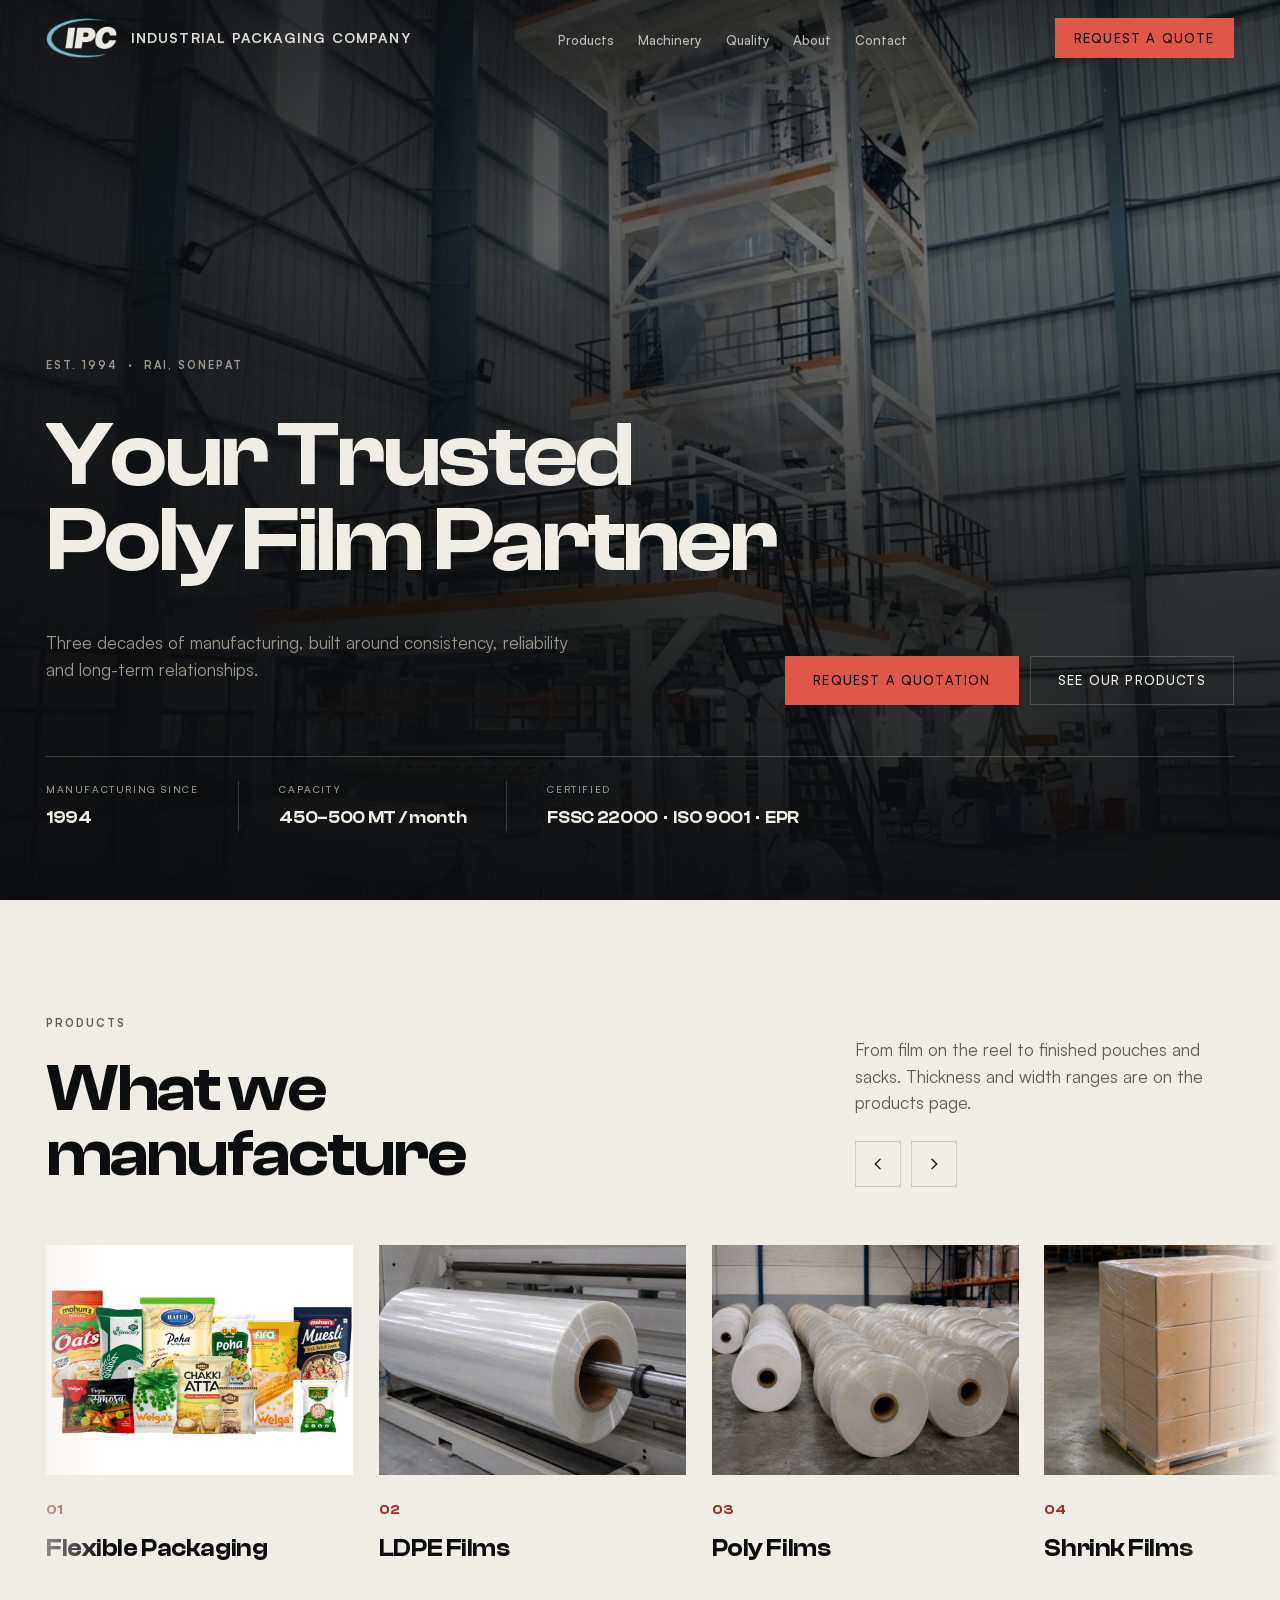
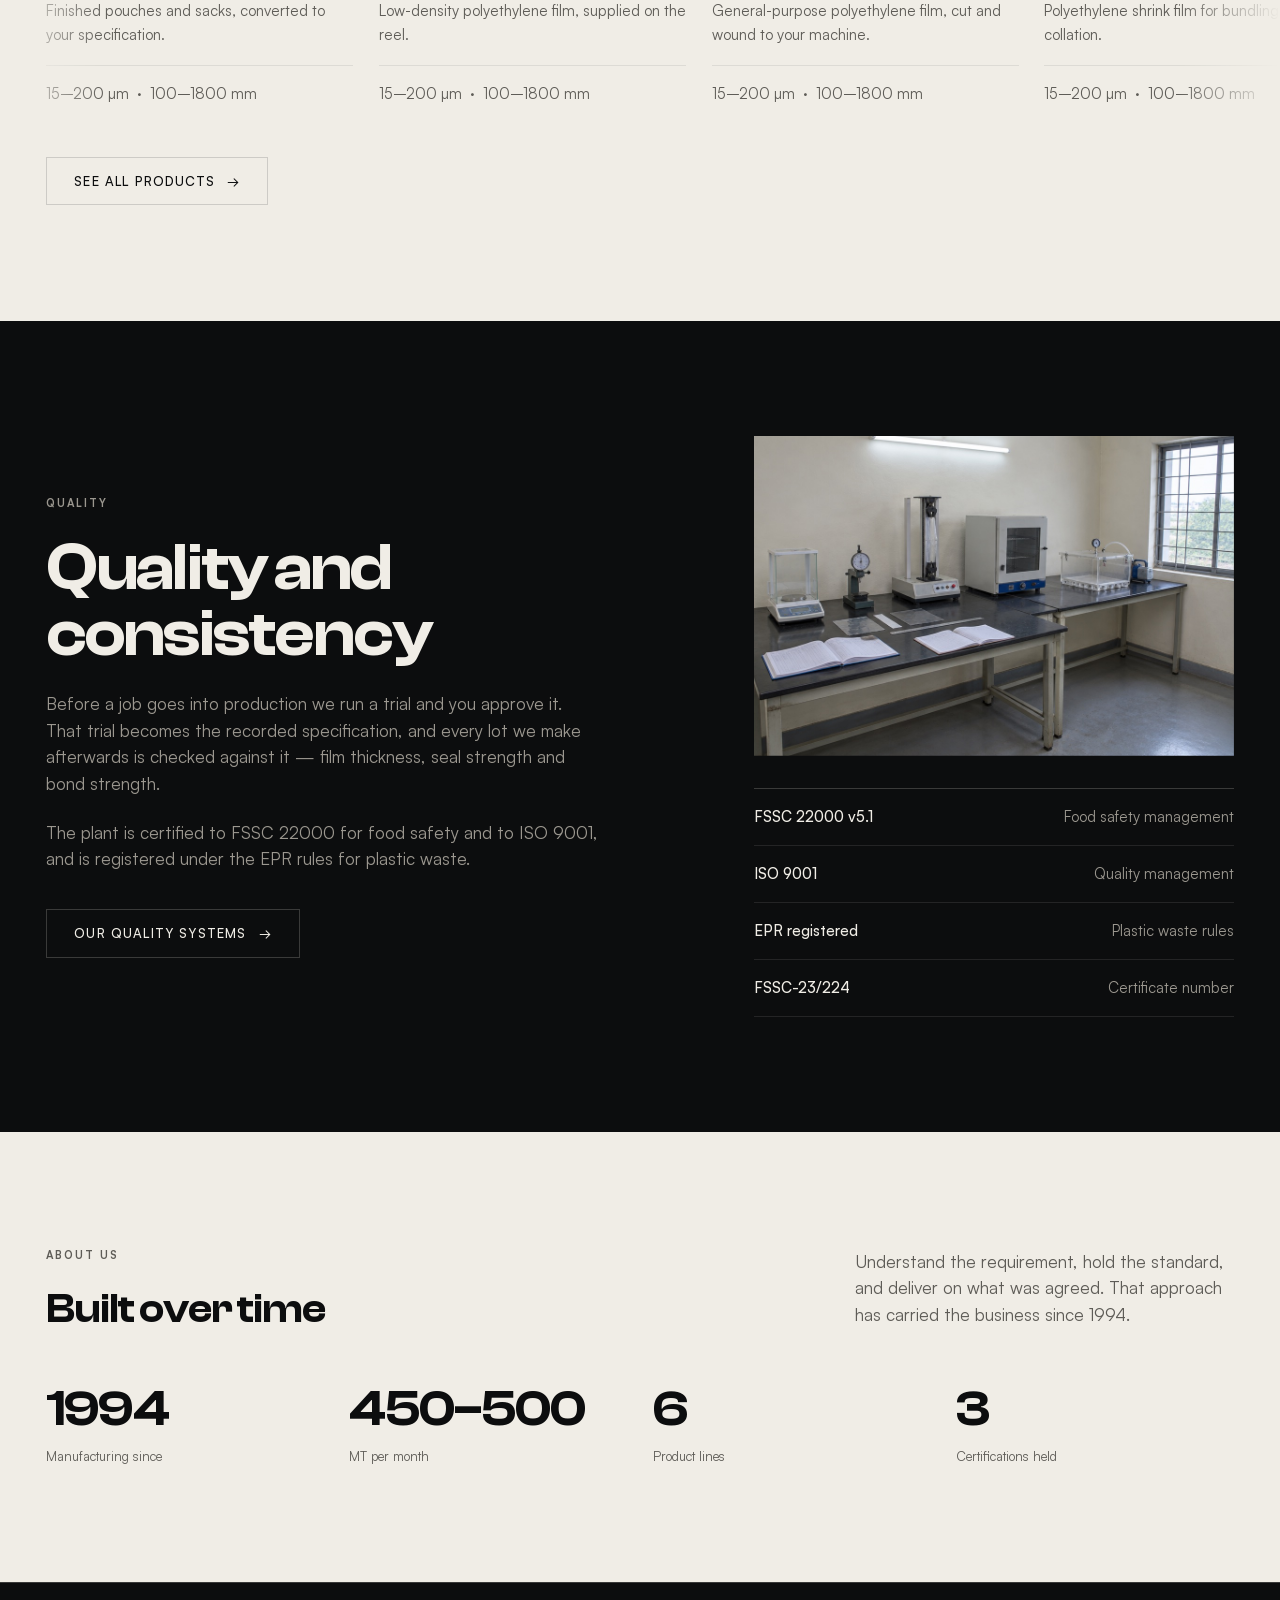
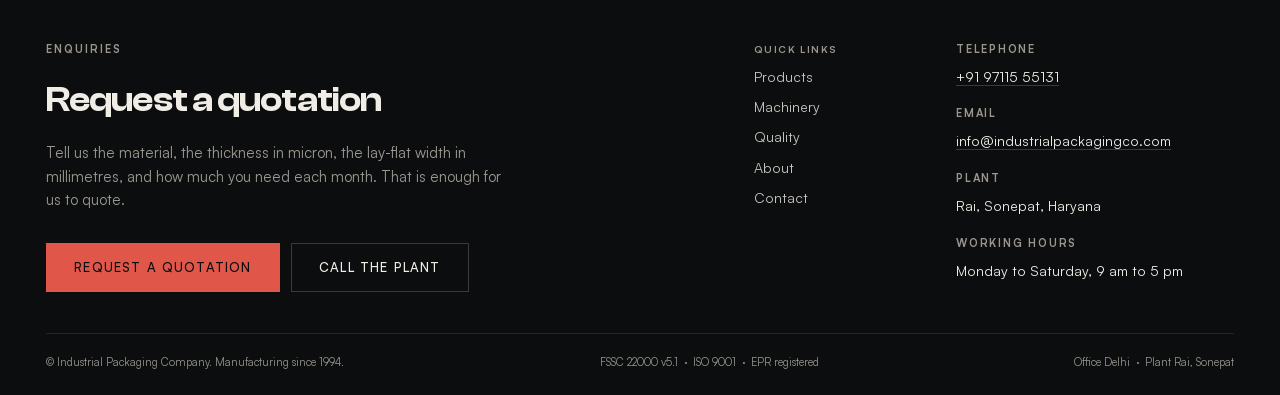
==== index.html @ 9cf0a2ac "Add files via upload website files" ====
<!doctype html>
<html lang="en" data-nav="ink">
<head>
<meta charset="utf-8">
<meta name="viewport" content="width=device-width,initial-scale=1">
<title>Flexible Packaging and Poly Film Manufacturer, Haryana</title>
<meta name="description" content="LDPE and poly film, shrink film, laminated film and converted packaging, made at Rai, Sonepat since 1994. FSSC 22000 and ISO 9001 certified.">
<link rel="canonical" href="https://www.industrialpackagingco.com/">
<meta property="og:type" content="website">
<meta property="og:site_name" content="Industrial Packaging Company">
<meta property="og:title" content="Flexible Packaging and Poly Film Manufacturer, Haryana">
<meta property="og:description" content="LDPE and poly film, shrink film, laminated film and converted packaging, made at Rai, Sonepat since 1994. FSSC 22000 and ISO 9001 certified.">
<meta property="og:url" content="https://www.industrialpackagingco.com/">
<meta property="og:image" content="https://www.industrialpackagingco.com/assets/img/og.jpg">
<meta name="twitter:card" content="summary_large_image">
<meta name="theme-color" content="#0C0D0E">
<link rel="icon" href="/assets/img/favicon.svg" type="image/svg+xml">
<link rel="preload" href="/assets/fonts/clash-600.woff2" as="font" type="font/woff2" crossorigin>
<link rel="preload" href="/assets/fonts/satoshi-400.woff2" as="font" type="font/woff2" crossorigin>
<link rel="stylesheet" href="/assets/css/main.css">
<script>document.documentElement.className+=" js";setTimeout(function(){if(!window.__ipc)document.documentElement.classList.remove("js")},2500)</script>
<script type="application/ld+json">{"@context": "https://schema.org", "@type": "Organization", "name": "Industrial Packaging Company", "alternateName": "IPC", "url": "https://www.industrialpackagingco.com/", "foundingDate": "1994", "image": "https://www.industrialpackagingco.com/assets/img/og.jpg", "description": "Manufacturer of LDPE and poly film, shrink film, laminated film and converted flexible packaging. FSSC 22000 certified plant at Rai, Sonepat.", "address": {"@type": "PostalAddress", "streetAddress": "Rai Industrial Estate", "addressLocality": "Sonepat", "addressRegion": "Haryana", "addressCountry": "IN"}, "telephone": "+919711555131", "email": "info@industrialpackagingco.com", "contactPoint": [{"@type": "ContactPoint", "telephone": "+919711555131", "contactType": "sales", "areaServed": "IN", "availableLanguage": ["en", "hi"]}], "openingHours": "Mo-Sa 09:00-17:00", "makesOffer": [{"@type": "Offer", "itemOffered": {"@type": "Product", "name": "Flexible Packaging", "url": "https://www.industrialpackagingco.com/products/#flexible-packaging"}}, {"@type": "Offer", "itemOffered": {"@type": "Product", "name": "LDPE Films", "url": "https://www.industrialpackagingco.com/products/#ldpe-films"}}, {"@type": "Offer", "itemOffered": {"@type": "Product", "name": "Poly Films", "url": "https://www.industrialpackagingco.com/products/#poly-films"}}, {"@type": "Offer", "itemOffered": {"@type": "Product", "name": "Shrink Films", "url": "https://www.industrialpackagingco.com/products/#shrink-films"}}, {"@type": "Offer", "itemOffered": {"@type": "Product", "name": "Laminated Films", "url": "https://www.industrialpackagingco.com/products/#laminated-films"}}, {"@type": "Offer", "itemOffered": {"@type": "Product", "name": "Custom Packaging Solutions", "url": "https://www.industrialpackagingco.com/products/#custom-packaging"}}]}</script>
</head>
<body>
<a class="skip" href="#main">Skip to content</a>
<header class="nav" id="nav">
  <div class="nav__in">
    <a class="brand" href="/" data-brand aria-label="Industrial Packaging Company &mdash; home">
      <span class="brand__mark">
        <img class="brand__swoosh" src="/assets/img/logo-swoosh.png" alt="" width="186"
             height="105" decoding="async">
        <img class="brand__d" src="/assets/img/logo-letters-dark.png" alt="" width="186"
             height="105" decoding="async">
        <img class="brand__l" src="/assets/img/logo-letters-light.png" alt="" width="186"
             height="105" decoding="async">
      </span>
      <small>Industrial Packaging Company</small></a>
    <nav aria-label="Primary"><ul class="nav__links"><li><a href="/products/">Products</a></li><li><a href="/machinery/">Machinery</a></li><li><a href="/quality/">Quality</a></li><li><a href="/about/">About</a></li><li><a href="/contact/">Contact</a></li></ul></nav>
    <a class="btn btn--fill nav__cta" href="/contact/#enquiry">Request a quote</a>
    <button class="nav__burger" type="button" aria-expanded="false" aria-controls="navpanel">
      <span class="bars" aria-hidden="true"></span><span class="txt">Menu</span>
    </button>
  </div>
  <div class="nav__panel" id="navpanel">
    <p class="nav__head">Products</p>
    <ul><li><a href="/products/#flexible-packaging">Flexible Packaging</a></li><li><a href="/products/#ldpe-films">LDPE Films</a></li><li><a href="/products/#poly-films">Poly Films</a></li><li><a href="/products/#shrink-films">Shrink Films</a></li><li><a href="/products/#laminated-films">Laminated Films</a></li><li><a href="/products/#custom-packaging">Custom Packaging</a></li></ul>
    <p class="nav__head">Company</p>
    <ul><li><a href="/machinery/">Machinery</a></li><li><a href="/quality/">Quality</a></li><li><a href="/about/">About</a></li><li><a href="/contact/">Contact</a></li></ul>
    <a class="btn btn--fill" href="/contact/#enquiry">Request a quote <span aria-hidden="true">&rarr;</span></a>
  </div>
</header><main id="main" tabindex="-1">
  <section class="hero" data-tone="ink" aria-labelledby="hero-h">
    <div class="hero__bg" data-hero-bg>
      <!-- IMAGE SLOT blown-film-line — Three-layer blown film line — bubble in the cage, tower and haul-off above, winder at floor level --><img src="/assets/img/blown-film-line.jpg" sizes="100vw" alt="Three-layer blown film line — bubble in the cage, tower and haul-off above, winder at floor level" width="1024" height="768" loading="eager" fetchpriority="high" decoding="async">
      <div class="hero__alt" aria-hidden="true">
        <!-- IMAGE SLOT press-hero — The press cropped to the machine alone — no pallet truck or reels at the edge --><img src="/assets/img/press-hero.jpg" srcset="/assets/img/press-hero-sm.jpg 1200w, /assets/img/press-hero.jpg 2060w" sizes="100vw" alt="" width="2060" height="1744" loading="eager" fetchpriority="low" decoding="async">
      </div>
    </div>
    <div class="hero__in wrap">
      <p class="eyebrow" data-rev>Est. 1994 &nbsp;·&nbsp; Rai, Sonepat</p>
      <h1 class="mega" id="hero-h"><span class="mask-line"><span data-hline>Your Trusted</span></span><span class="mask-line"><span data-hline>Poly Film Partner</span></span></h1>
      <div class="hero__foot">
        <p class="lead" data-rev>Three decades of manufacturing, built around consistency, reliability and long-term relationships.</p>
        <div class="btn-row" data-rev>
          <a class="btn btn--fill" href="/contact/#enquiry">Request a quotation</a>
          <a class="btn btn--line" href="#products">See our products</a>
        </div>
      </div>
      <dl class="hero__strip" data-rev>
        <div><dt>Manufacturing since</dt><dd>1994</dd></div>
        <div><dt>Capacity</dt><dd>450–500 MT / month</dd></div>
        <div><dt>Certified</dt><dd>FSSC 22000 &nbsp;·&nbsp; ISO 9001 &nbsp;·&nbsp; EPR</dd></div>
      </dl>
    </div>
  </section>
  <section class="sec" data-tone="bone" id="products" aria-labelledby="prod-h">
    <div class="wrap">
      <div class="g12 s-head">
        <div class="c1-7">
          <p class="eyebrow" data-rev>Products</p>
          <h2 id="prod-h" data-rev>What we manufacture</h2>
        </div>
        <div class="c9-12" style="align-self:end">
          <p class="lead" data-rev>From film on the reel to finished pouches and sacks.
            Thickness and width ranges are on the products page.</p>
          <div class="marq-nav">
            <button type="button" data-marq="-1" aria-controls="pmarq" aria-label="Previous products">
              <svg viewBox="0 0 24 24" aria-hidden="true"><path d="M15 5 8 12l7 7"/></svg></button>
            <button type="button" data-marq="1" aria-controls="pmarq" aria-label="Next products">
              <svg viewBox="0 0 24 24" aria-hidden="true"><path d="M9 5l7 7-7 7"/></svg></button>
          </div>
        </div>
      </div>
    </div>
    <div class="marquee" id="pmarq" data-marquee>
      <div class="marquee__track">
          <a class="card" href="/products/#flexible-packaging">
            <div class="card__fig"><!-- IMAGE SLOT flexible-packaging — Family shot of twelve printed packs on white — oats, muesli, two pohas, flour, sugar, dal, makhana, frozen samosa, peas and corn --><img src="/assets/img/flexible-packaging.jpg" alt="Flexible Packaging" width="1800" height="1350" loading="lazy" decoding="async"></div>
            <span class="num">01</span>
            <h3>Flexible Packaging</h3>
            <p>Finished pouches and sacks, converted to your specification.</p>
            <p class="card__spec">15–200 µm &nbsp;&middot;&nbsp; 100–1800 mm</p>
          </a>
          <a class="card" href="/products/#ldpe-films">
            <div class="card__fig"><!-- IMAGE SLOT film-roll — A wound roll of clear film on a rewinder shaft, cut edge and core visible --><img src="/assets/img/film-roll.jpg" alt="LDPE Films" width="1800" height="1344" loading="lazy" decoding="async"></div>
            <span class="num">02</span>
            <h3>LDPE Films</h3>
            <p>Low-density polyethylene film, supplied on the reel.</p>
            <p class="card__spec">15–200 µm &nbsp;&middot;&nbsp; 100–1800 mm</p>
          </a>
          <a class="card" href="/products/#poly-films">
            <div class="card__fig"><!-- IMAGE SLOT reel-bay — Finished reels stood on end in the storage bay, receding in rows --><img src="/assets/img/reel-bay.jpg" alt="Poly Films" width="2200" height="1244" loading="lazy" decoding="async"></div>
            <span class="num">03</span>
            <h3>Poly Films</h3>
            <p>General-purpose polyethylene film, cut and wound to your machine.</p>
            <p class="card__spec">15–200 µm &nbsp;&middot;&nbsp; 100–1800 mm</p>
          </a>
          <a class="card" href="/products/#shrink-films">
            <div class="card__fig"><!-- IMAGE SLOT shrink — Cartons collated on a pallet under heat-shrunk film, corners drawn tight --><img src="/assets/img/shrink.jpg" alt="Shrink Films" width="1500" height="1120" loading="lazy" decoding="async"></div>
            <span class="num">04</span>
            <h3>Shrink Films</h3>
            <p>Polyethylene shrink film for bundling and collation.</p>
            <p class="card__spec">15–200 µm &nbsp;&middot;&nbsp; 100–1800 mm</p>
          </a>
          <a class="card" href="/products/#laminated-films">
            <div class="card__fig"><!-- IMAGE SLOT laminator — Laminating machine — two webs converging at the nip, unwind stands behind --><img src="/assets/img/laminator.jpg" alt="Laminated Films" width="1800" height="1018" loading="lazy" decoding="async"></div>
            <span class="num">05</span>
            <h3>Laminated Films</h3>
            <p>Two and three-ply laminated film for printed packs.</p>
            <p class="card__spec">15–200 µm &nbsp;&middot;&nbsp; 100–1800 mm</p>
          </a>
          <a class="card" href="/products/#custom-packaging">
            <div class="card__fig"><!-- IMAGE SLOT bag-machine — Bag making machine — film web through the sealing bar, finished bags stacking --><img src="/assets/img/bag-machine.jpg" alt="Custom Packaging Solutions" width="1800" height="1018" loading="lazy" decoding="async"></div>
            <span class="num">06</span>
            <h3>Custom Packaging</h3>
            <p>Packs made to your drawing, or copied from a sample.</p>
            <p class="card__spec">15–200 µm &nbsp;&middot;&nbsp; 100–1800 mm</p>
          </a>
          <a class="card" href="/products/#flexible-packaging" aria-hidden="true" tabindex="-1">
            <div class="card__fig"><!-- IMAGE SLOT flexible-packaging — Family shot of twelve printed packs on white — oats, muesli, two pohas, flour, sugar, dal, makhana, frozen samosa, peas and corn --><img src="/assets/img/flexible-packaging.jpg" alt="" width="1800" height="1350" loading="lazy" decoding="async"></div>
            <span class="num">01</span>
            <h3>Flexible Packaging</h3>
            <p>Finished pouches and sacks, converted to your specification.</p>
            <p class="card__spec">15–200 µm &nbsp;&middot;&nbsp; 100–1800 mm</p>
          </a>
          <a class="card" href="/products/#ldpe-films" aria-hidden="true" tabindex="-1">
            <div class="card__fig"><!-- IMAGE SLOT film-roll — A wound roll of clear film on a rewinder shaft, cut edge and core visible --><img src="/assets/img/film-roll.jpg" alt="" width="1800" height="1344" loading="lazy" decoding="async"></div>
            <span class="num">02</span>
            <h3>LDPE Films</h3>
            <p>Low-density polyethylene film, supplied on the reel.</p>
            <p class="card__spec">15–200 µm &nbsp;&middot;&nbsp; 100–1800 mm</p>
          </a>
          <a class="card" href="/products/#poly-films" aria-hidden="true" tabindex="-1">
            <div class="card__fig"><!-- IMAGE SLOT reel-bay — Finished reels stood on end in the storage bay, receding in rows --><img src="/assets/img/reel-bay.jpg" alt="" width="2200" height="1244" loading="lazy" decoding="async"></div>
            <span class="num">03</span>
            <h3>Poly Films</h3>
            <p>General-purpose polyethylene film, cut and wound to your machine.</p>
            <p class="card__spec">15–200 µm &nbsp;&middot;&nbsp; 100–1800 mm</p>
          </a>
          <a class="card" href="/products/#shrink-films" aria-hidden="true" tabindex="-1">
            <div class="card__fig"><!-- IMAGE SLOT shrink — Cartons collated on a pallet under heat-shrunk film, corners drawn tight --><img src="/assets/img/shrink.jpg" alt="" width="1500" height="1120" loading="lazy" decoding="async"></div>
            <span class="num">04</span>
            <h3>Shrink Films</h3>
            <p>Polyethylene shrink film for bundling and collation.</p>
            <p class="card__spec">15–200 µm &nbsp;&middot;&nbsp; 100–1800 mm</p>
          </a>
          <a class="card" href="/products/#laminated-films" aria-hidden="true" tabindex="-1">
            <div class="card__fig"><!-- IMAGE SLOT laminator — Laminating machine — two webs converging at the nip, unwind stands behind --><img src="/assets/img/laminator.jpg" alt="" width="1800" height="1018" loading="lazy" decoding="async"></div>
            <span class="num">05</span>
            <h3>Laminated Films</h3>
            <p>Two and three-ply laminated film for printed packs.</p>
            <p class="card__spec">15–200 µm &nbsp;&middot;&nbsp; 100–1800 mm</p>
          </a>
          <a class="card" href="/products/#custom-packaging" aria-hidden="true" tabindex="-1">
            <div class="card__fig"><!-- IMAGE SLOT bag-machine — Bag making machine — film web through the sealing bar, finished bags stacking --><img src="/assets/img/bag-machine.jpg" alt="" width="1800" height="1018" loading="lazy" decoding="async"></div>
            <span class="num">06</span>
            <h3>Custom Packaging</h3>
            <p>Packs made to your drawing, or copied from a sample.</p>
            <p class="card__spec">15–200 µm &nbsp;&middot;&nbsp; 100–1800 mm</p>
          </a></div>
    </div>
    <div class="wrap">
      <div class="btn-row" style="margin-top:clamp(2.5rem,4vw,3.5rem)" data-rev>
        <a class="btn btn--line" href="/products/">See all products
          <span aria-hidden="true">&rarr;</span></a>
      </div>
    </div>
  </section>
  <!-- Dark, because the industries block that used to break up this run of
       light sections is gone and quality is the right one to weight. -->
  <section class="sec" data-tone="ink" aria-labelledby="q-h">
    <div class="wrap g12">
      <div class="c1-6" style="align-self:center">
        <p class="eyebrow" data-rev>Quality</p>
        <h2 id="q-h" data-rev>Quality and consistency</h2>
        <p class="lead" data-rev>Before a job goes into production we run a trial and you approve
          it. That trial becomes the recorded specification, and every lot we make afterwards is
          checked against it — film thickness, seal strength and bond strength.</p>
        <p class="lead" data-rev style="margin-top:1.25rem">The plant is certified to FSSC 22000
          for food safety and to ISO 9001, and is registered under the EPR rules for plastic
          waste.</p>
        <div class="btn-row" data-rev style="margin-top:2.25rem">
          <a class="btn btn--line" href="/quality/">Our quality systems
            <span aria-hidden="true">&rarr;</span></a>
        </div>
      </div>
      <div class="c8-12">
        <figure class="plate mask" data-rev style="aspect-ratio:3/2;margin-bottom:2rem">
          <!-- IMAGE SLOT qc-lab — The quality laboratory as a room — GSM balance, thickness gauge, tensile tester, hot air oven and vacuum chamber on the benches --><img src="/assets/img/qc-lab.jpg" alt="The quality laboratory as a room — GSM balance, thickness gauge, tensile tester, hot air oven and vacuum chamber on the benches" width="1024" height="688" loading="lazy" decoding="async">
        </figure>
        <ul class="facts" data-rev><li><b>FSSC 22000 v5.1</b><span>Food safety management</span></li><li><b>ISO 9001</b><span>Quality management</span></li><li><b>EPR registered</b><span>Plastic waste rules</span></li><li><b>FSSC-23/224</b><span>Certificate number</span></li></ul>
      </div>
    </div>
  </section>
  <section class="sec" data-tone="bone" aria-labelledby="t-h">
    <div class="wrap">
      <div class="g12 s-head">
        <div class="c1-7">
          <p class="eyebrow" data-rev>About us</p>
          <h2 id="t-h" data-rev style="font-size:var(--f-l)">Built over time</h2>
        </div>
        <div class="c9-12" style="align-self:end"><p class="lead" data-rev>Understand the
          requirement, hold the standard, and deliver on what was agreed. That approach has
          carried the business since 1994.</p></div>
      </div>
      <div class="figs" data-rev-group><div><span class="v">1994</span><span class="k">Manufacturing since</span></div><div><span class="v">450–500</span><span class="k">MT per month</span></div><div><span class="v">6</span><span class="k">Product lines</span></div><div><span class="v">3</span><span class="k">Certifications held</span></div></div>
    </div>
  </section></main>
<footer class="foot" data-tone="ink">
  <div class="wrap">
    <div class="g12 foot__top">
      <div class="c1-7">
        <p class="eyebrow">Enquiries</p>
        <h2 class="foot__h">Request a quotation</h2>
        <p class="lead">Tell us the material, the thickness in micron, the lay-flat width in
          millimetres, and how much you need each month. That is enough for us to quote.</p>
        <div class="btn-row" style="margin-top:2rem">
          <a class="btn btn--fill" href="/contact/#enquiry">Request a quotation</a>
          <a class="btn btn--line" href="tel:+919711555131">Call the plant</a>
        </div>
      </div>
      <div class="c8-10 foot__links">
        <span class="foot__lab">Quick links</span>
        <ul><li><a href="/products/">Products</a></li><li><a href="/machinery/">Machinery</a></li><li><a href="/quality/">Quality</a></li><li><a href="/about/">About</a></li><li><a href="/contact/">Contact</a></li></ul>
      </div>
      <div class="c10-13 foot__meta">
        <div><span>Telephone</span>
          <a href="tel:+919711555131">+91 97115 55131</a></div>
        <div><span>Email</span>
          <a href="mailto:info@industrialpackagingco.com">info@industrialpackagingco.com</a></div>
        <div><span>Plant</span>Rai, Sonepat, Haryana</div>
        <div><span>Working hours</span>Monday to Saturday, 9 am to 5 pm</div>
      </div>
    </div>
    <div class="foot__base">
      <span>&copy; Industrial Packaging Company. Manufacturing since 1994.</span>
      <span>FSSC 22000 v5.1 &nbsp;·&nbsp; ISO 9001 &nbsp;·&nbsp; EPR registered</span>
      <span>Office Delhi &nbsp;·&nbsp; Plant Rai, Sonepat</span>
    </div>
  </div>
</footer>
<script src="/assets/js/vendor/lenis.min.js" defer></script>
<script src="/assets/js/vendor/gsap.min.js" defer></script>
<script src="/assets/js/vendor/ScrollTrigger.min.js" defer></script>
<script src="/assets/js/main.js" defer></script>
</body></html>
---- assets/css/main.css ----
/* ══════════════════════════════════════════════════════════════════════════
   INDUSTRIAL PACKAGING COMPANY — Bold Contemporary
   Ink and bone at full contrast, one deep red. Clash Display for the
   statements, Satoshi for reading. Tone is a property of a section, so the
   light/dark rhythm survives with JavaScript switched off entirely.
   ══════════════════════════════════════════════════════════════════════════ */

@font-face{font-family:"D";src:url("../fonts/clash-600.woff2") format("woff2");font-weight:600;font-display:swap}
@font-face{font-family:"D";src:url("../fonts/clash-700.woff2") format("woff2");font-weight:700;font-display:swap}
@font-face{font-family:"T";src:url("../fonts/satoshi-400.woff2") format("woff2");font-weight:400;font-display:swap}
@font-face{font-family:"T";src:url("../fonts/satoshi-500.woff2") format("woff2");font-weight:500;font-display:swap}
@font-face{font-family:"T";src:url("../fonts/satoshi-700.woff2") format("woff2");font-weight:700;font-display:swap}

:root{
  --ink:#0C0D0E; --bone:#F0EDE6; --red:#B5342B; --ash:#8B8880;
  --bg:var(--bone); --fg:var(--ink); --dim:#5E5C57; --accent:#9E2D24; --on-accent:#FFF;
  --rule:rgba(12,13,14,.15); --rule-2:rgba(12,13,14,.08); --wash:rgba(12,13,14,.04);
  --pad:clamp(1.25rem,3.6vw,4rem); --maxw:1720px; --gap:clamp(1rem,2vw,2.25rem);
  --nav-h:76px; --ease:cubic-bezier(.16,1,.3,1);
  --f-mega:clamp(2.75rem,7.2vw,7.25rem);
  --f-xl:clamp(2.25rem,5.2vw,5rem);
  --f-l:clamp(1.75rem,3.2vw,3rem);
  --f-m:clamp(1.25rem,1.9vw,1.75rem);
  --f-s:clamp(1.0625rem,1.35vw,1.25rem);
}
[data-tone="ink"]{--bg:var(--ink);--fg:var(--bone);--dim:#9B978F;--accent:#E0574A;
  --on-accent:var(--ink);--rule:rgba(240,237,230,.2);--rule-2:rgba(240,237,230,.1);
  --wash:rgba(240,237,230,.05)}

*,*::before,*::after{box-sizing:border-box}
html{-webkit-text-size-adjust:100%}
html.lenis,html.lenis body{height:auto}
.lenis.lenis-smooth{scroll-behavior:auto!important}
body{margin:0;background:var(--bone);color:var(--ink);
  font-family:"T",system-ui,-apple-system,sans-serif;font-size:1.0625rem;line-height:1.6;
  -webkit-font-smoothing:antialiased;overflow-x:hidden}
@media (min-width:1200px){body{font-size:1.125rem}}
img,svg{display:block;max-width:100%}img{height:auto}
a{color:inherit}
[data-tone]{background:var(--bg);color:var(--fg)}

/* ── layout ─────────────────────────────────────────────────────────────── */
.wrap{max-width:var(--maxw);margin:0 auto;padding-inline:var(--pad)}
.g12{display:grid;grid-template-columns:repeat(12,minmax(0,1fr));column-gap:var(--gap)}
.c1-3{grid-column:1/4}.c1-4{grid-column:1/5}.c1-5{grid-column:1/6}.c1-6{grid-column:1/7}
.c1-7{grid-column:1/8}.c1-8{grid-column:1/9}.c1-12{grid-column:1/13}
.c4-8{grid-column:4/9}.c5-8{grid-column:5/9}.c5-12{grid-column:5/13}.c6-12{grid-column:6/13}
.c7-12{grid-column:7/13}.c8-12{grid-column:8/13}.c9-12{grid-column:9/13}
.c8-10{grid-column:8/10}.c10-13{grid-column:10/13}
@media (max-width:900px){
  .c1-3,.c1-4,.c1-5,.c1-6,.c1-7,.c1-8,.c4-8,.c5-8,.c5-12,.c6-12,.c7-12,.c8-10,.c8-12,
  .c9-12,.c10-13{grid-column:1/13}
  .g12{row-gap:2rem}
}
.sec{padding-block:clamp(4.5rem,9vw,9rem);position:relative}
.sec--sm{padding-block:clamp(3.25rem,6vw,6rem)}
.sec--flush{padding-block:0}
section[id],main[id],.blk[id]{scroll-margin-top:5rem}
main:focus{outline:none}
hr.rule{height:1px;background:var(--rule);border:0;margin:0}

/* ── type ───────────────────────────────────────────────────────────────── */
h1,h2,h3,h4{font-family:"D",system-ui,sans-serif;margin:0;font-weight:600;
  letter-spacing:-.022em;line-height:.98;text-wrap:balance}
.mega{font-size:var(--f-mega);letter-spacing:-.032em;line-height:.92}
h1{font-size:var(--f-xl);letter-spacing:-.028em}
h2{font-size:var(--f-xl);letter-spacing:-.028em}
h3{font-size:var(--f-m);letter-spacing:-.018em;line-height:1.08}
h4{font-family:"T";font-weight:700;font-size:1.0625rem;letter-spacing:-.008em;line-height:1.3}
p{margin:0 0 1.25em;max-width:58ch}p:last-child{margin-bottom:0}
strong,b{font-weight:700}
.lead{font-size:var(--f-s);color:var(--dim);max-width:46ch;line-height:1.55}
.eyebrow{font-family:"T";font-size:.6875rem;font-weight:700;letter-spacing:.18em;
  text-transform:uppercase;color:var(--dim);margin:0 0 1.5rem;display:block}
h2+.lead,h3+.lead,h2+p,h3+p{margin-top:1.5rem}
.s-head{margin-bottom:clamp(2.75rem,4.5vw,4.5rem)}
.num{font-family:"D";font-weight:600;font-size:.875rem;color:var(--accent);display:block}
.dim{color:var(--dim)}.acc{color:var(--accent)}
a:focus-visible,button:focus-visible,input:focus-visible,select:focus-visible,
textarea:focus-visible,[tabindex]:focus-visible{outline:2px solid var(--accent);outline-offset:3px}

/* placeholder marking */
[data-placeholder]{border-bottom:1px dotted var(--accent);text-underline-offset:3px}
.badge{position:fixed;right:0;bottom:0;z-index:120;pointer-events:none;
  font-family:"T";font-size:.5625rem;font-weight:500;letter-spacing:.11em;text-transform:uppercase;
  background:var(--ink);color:rgba(240,237,230,.82);border-left:3px solid var(--red);
  padding:.45rem .7rem;line-height:1;white-space:nowrap}
@media (max-width:560px){.badge{font-size:.5rem;padding:.4rem .55rem}}

/* ── buttons ────────────────────────────────────────────────────────────── */
.btn{display:inline-flex;align-items:center;gap:.75rem;font-family:"T";font-size:.8125rem;
  font-weight:500;letter-spacing:.09em;text-transform:uppercase;text-decoration:none;
  padding:1.05rem 1.7rem;border:1.5px solid transparent;line-height:1;cursor:pointer;
  transition:background-color .2s,color .2s,border-color .2s}
.btn--fill{background:var(--accent);color:var(--on-accent);border-color:var(--accent)}
.btn--fill:hover{background:var(--fg);border-color:var(--fg);color:var(--bg)}
.btn--line{border-color:var(--rule);background:transparent;color:inherit}
.btn--line:hover{border-color:var(--fg)}
.btn-row{display:flex;flex-wrap:wrap;gap:.7rem}
.lk{font-family:"T";font-size:.8125rem;font-weight:500;letter-spacing:.09em;text-transform:uppercase;
  text-decoration:none;border-bottom:1.5px solid var(--rule);padding-bottom:.3rem;
  display:inline-flex;gap:.6rem;align-items:center;transition:color .2s,border-color .2s}
.lk:hover{color:var(--accent);border-color:var(--accent)}

/* ── nav ────────────────────────────────────────────────────────────────── */
.skip{position:absolute;left:1rem;top:.5rem;z-index:200;transform:translateY(-250%);
  background:var(--ink);color:var(--bone);padding:.75rem 1rem;font-family:"T";font-size:.75rem;
  text-transform:uppercase;letter-spacing:.1em;text-decoration:none}
.skip:focus{transform:translateY(0)}
.nav{position:fixed;inset:0 0 auto;z-index:90;color:var(--ink);
  transition:background-color .45s linear,color .45s linear}
.nav__in{max-width:var(--maxw);margin:0 auto;padding-inline:var(--pad);height:var(--nav-h);
  display:flex;align-items:center;justify-content:space-between;gap:2rem;
  transition:height .35s var(--ease)}
.nav.small{background:var(--bg);border-bottom:1px solid var(--rule)}
.nav.small .nav__in{height:60px}
html[data-nav="ink"] .nav{color:var(--bone);--bg:var(--ink);--dim:#9B978F;--accent:#E0574A;
  --on-accent:var(--ink);--rule:rgba(240,237,230,.2)}
html[data-nav="bone"] .nav{color:var(--ink);--bg:var(--bone);--dim:#5E5C57;--accent:#9E2D24;
  --on-accent:#FFF;--rule:rgba(12,13,14,.15)}
.brand{text-decoration:none;display:flex;align-items:center;gap:.85rem}
.brand__mark{position:relative;display:block;height:clamp(32px,3.4vw,40px);aspect-ratio:186/105;
  flex:none;transition:transform .42s var(--ease)}
.brand__mark img{position:absolute;inset:0;width:100%;height:100%;object-fit:contain;display:block}
/* one file per nav tone, so the letters are legible on both */
.brand__l{opacity:0}
html[data-nav="ink"] .brand__d{opacity:0}
html[data-nav="ink"] .brand__l{opacity:1}
/* The swoosh is the logo's own image, revealed by a wedge sweeping round its
   centre. A wedge covers every radius at the angle it reaches, so the thin
   tapered tails come through — a stroked arc could not follow them, because
   they sit at 1.33x the radius of the swoosh's own bounding ellipse.
   Angles: the swoosh runs from 41deg to -41deg the long way round (SVG
   convention); conic-gradient measures from 12 o'clock, hence 131deg. */
@property --sw{syntax:"<percentage>";inherits:false;initial-value:115%}
/* No mask at rest. A conic mask has a hard seam where its sweep begins, and
   the swoosh's lower tail crosses it, so leaving one applied shaved the tail.
   The mask exists only while the animation runs; the end value is past 100%
   so the last frame is fully opaque. */
.brand__swoosh{--sw:115%}
.brand.is-go .brand__mark{transform:scale(.96)}
.brand.is-go .brand__swoosh{
  -webkit-mask-image:conic-gradient(from 131deg at 41.1% 49.5%,
    #000 0,#000 calc(var(--sw) - 3%),transparent var(--sw));
  mask-image:conic-gradient(from 131deg at 41.1% 49.5%,
    #000 0,#000 calc(var(--sw) - 3%),transparent var(--sw));
  animation:brandsw .62s linear both}
@keyframes brandsw{from{--sw:0%}to{--sw:115%}}
.brand small{font-family:"T";font-size:.875rem;font-weight:700;letter-spacing:.085em;
  text-transform:uppercase;color:currentColor;opacity:.92;white-space:nowrap}
@media (max-width:860px){.brand small{display:none}}
@media (prefers-reduced-motion:reduce){
  .brand__mark,.brand.is-go .brand__mark{transition:none;transform:none}
  .brand.is-go .brand__swoosh{animation:none}
}
.nav__links{display:flex;gap:clamp(.9rem,1.9vw,1.9rem);list-style:none;margin:0;padding:0}
.nav__links a{font-family:"T";font-size:.8125rem;font-weight:500;text-decoration:none;
  opacity:.75;transition:opacity .25s,color .25s;padding-block:.35rem}
.nav__links a:hover,.nav__links a[aria-current="page"]{opacity:1;color:var(--accent)}
.nav__cta{padding:.8rem 1.15rem}
.nav__burger{display:none}
@media (max-width:1120px){
  .nav__links,.nav .nav__cta{display:none}
  .nav__burger{display:inline-flex;align-items:center;gap:.6rem;background:none;border:0;
    font-family:"T";font-size:.75rem;font-weight:500;letter-spacing:.1em;text-transform:uppercase;
    color:inherit;cursor:pointer;padding:.5rem 0}
  .nav__burger .bars{display:block;width:22px;height:8px;border-top:2px solid currentColor;
    border-bottom:2px solid currentColor}
  .nav.open{background:var(--bg)}
  .nav__panel{border-top:1px solid var(--rule);padding:1.25rem var(--pad) 2rem;background:var(--bg);
    max-height:calc(100vh - 60px);overflow-y:auto}
  .nav.open .nav__panel{display:block}
  .nav__panel ul{list-style:none;margin:0 0 1.75rem;padding:0}
  .nav__head{font-family:"T";font-size:.6875rem;font-weight:700;letter-spacing:.18em;
    text-transform:uppercase;color:var(--dim);margin:0 0 .5rem;padding-top:.75rem;
    border-top:1px solid var(--rule)}
  .nav__head:first-child{padding-top:0;border-top:0}
  .nav__panel li+li{border-top:1px solid var(--rule-2)}
  .nav__panel a{display:flex;justify-content:space-between;align-items:baseline;padding:.95rem 0;
    text-decoration:none;font-family:"D";font-weight:600;font-size:1.125rem;letter-spacing:-.02em}
  .nav__panel a i{font-style:normal;font-family:"T";font-size:.6875rem;color:var(--dim)}
  .nav__panel .btn{width:100%;justify-content:space-between;margin-top:1.25rem}
}
.nav__panel{display:none}

/* ── hero ───────────────────────────────────────────────────────────────── */
.hero{position:relative;min-height:100svh;display:flex;align-items:flex-end;overflow:hidden}
.hero__bg{position:absolute;inset:0;overflow:hidden;background:var(--ink)}
.hero__bg img{width:100%;height:100%;object-fit:cover;opacity:.72}
.hero__bg>img{object-position:50% 18%}
/* A second photograph fading over the first, used by the hero and by the
   machinery plate. The layer is painted ink behind its photograph: the hero's
   images sit at 72% opacity so the headline reads, and without an opaque
   backing the second would be 72% over the first and both would show. */
.hero__alt,.swap__alt{position:absolute;inset:0;opacity:0;background:var(--ink);
  animation:heroswap 10s ease-in-out infinite}
/* Below the fold the cycle waits until the plate is actually on screen,
   otherwise a visitor arrives mid-cycle and sees nothing change. */
.js .swap__alt{animation-play-state:paused}
.js .swap.is-live .swap__alt{animation-play-state:running}
.swap{position:relative}
.swap__alt img{width:100%;height:100%;object-fit:cover;display:block}
@media (prefers-reduced-motion:reduce){.hero__alt,.swap__alt{animation:none}}
.hero__alt img{object-position:50% 55%}
@keyframes heroswap{0%,32%{opacity:0}48%,84%{opacity:1}100%{opacity:0}}
@media (prefers-reduced-motion:reduce){.hero__alt{animation:none}}
.hero__bg::after{content:"";position:absolute;inset:0;background:
  linear-gradient(to right,rgba(12,13,14,.82) 0%,rgba(12,13,14,.5) 38%,rgba(12,13,14,0) 68%),
  linear-gradient(to bottom,rgba(12,13,14,.55) 0%,rgba(12,13,14,.18) 26%,
    rgba(12,13,14,.66) 60%,rgba(12,13,14,.94) 100%)}
@media (max-width:760px){
  .hero__bg::after{background:linear-gradient(to bottom,rgba(12,13,14,.62) 0%,
    rgba(12,13,14,.3) 22%,rgba(12,13,14,.82) 58%,rgba(12,13,14,.96) 100%)}
}
.hero__in{position:relative;z-index:1;width:100%;padding-bottom:clamp(2.5rem,4vw,3.5rem)}
.hero .eyebrow{margin-bottom:clamp(1.75rem,3.2vw,2.5rem)}
.hero .mega{max-width:21ch;margin-bottom:clamp(2.25rem,3.6vw,3.25rem)}
/* Tuned to the longest line of the tagline: below the width at which it stops
   holding one row, the hero alone steps down so each authored line stays one
   line. Re-check this breakpoint if the tagline changes length. */
@media (max-width:400px){.hero .mega{font-size:calc(10.4vw - 4px)}}
.mask-line{display:block;overflow:hidden;padding-bottom:.08em;margin-bottom:-.08em}
.mask-line>span{display:block}
.hero__foot{display:flex;flex-wrap:wrap;gap:2.25rem 3.5rem;align-items:flex-end;
  justify-content:space-between}
.hero__strip{display:flex;flex-wrap:wrap;border-top:1px solid var(--rule);
  margin-top:clamp(2.5rem,4vw,3.5rem);padding-top:1.5rem;gap:0}
.hero__strip>div{padding-right:2.5rem;margin-right:2.5rem;border-right:1px solid var(--rule)}
.hero__strip>div:last-child{border-right:0;margin-right:0;padding-right:0}
.hero__strip dt{font-family:"T";font-size:.625rem;font-weight:500;letter-spacing:.16em;
  text-transform:uppercase;color:var(--dim);margin-bottom:.4rem}
.hero__strip dd{margin:0;font-family:"D";font-weight:600;font-size:1.0625rem;letter-spacing:-.02em}
@media (max-width:560px){
  .hero__strip{border-top:0;padding-top:0}
  .hero__strip>div{flex:1 1 100%;border-right:0;margin-right:0;padding:.85rem 0;
    border-top:1px solid var(--rule)}
}

/* ── product band ───────────────────────────────────────────────────────── */
/* A scroll container the script advances frame by frame. Because the drift and
   the arrows move the same axis, both can act on it: the band keeps travelling
   and an arrow simply nudges it a card either way. */
.marquee{overflow-x:auto;overflow-y:hidden;position:relative;
  scrollbar-width:none;-ms-overflow-style:none;overscroll-behavior-x:contain;
  -webkit-mask-image:linear-gradient(to right,transparent,#000 8%,#000 92%,transparent);
  mask-image:linear-gradient(to right,transparent,#000 8%,#000 92%,transparent)}
.marquee::-webkit-scrollbar{display:none}
.marquee__track{display:flex;gap:var(--gap);width:max-content;padding-inline:var(--pad)}

.marq-nav{display:flex;gap:.6rem;margin-top:1.5rem}
.marq-nav button{width:46px;height:46px;display:inline-flex;align-items:center;
  justify-content:center;background:none;border:1.5px solid var(--rule);color:inherit;
  cursor:pointer;transition:border-color .2s,color .2s,background-color .2s}
.marq-nav button:hover{border-color:var(--accent);color:var(--accent)}
.marq-nav button:active{background:var(--wash)}
.marq-nav svg{width:16px;height:16px;fill:none;stroke:currentColor;stroke-width:2;
  stroke-linecap:square}

.card{flex:0 0 clamp(17rem,24vw,24rem);text-decoration:none;color:inherit;
  display:flex;flex-direction:column}
.card__fig{aspect-ratio:4/3;overflow:hidden;background:var(--ink);margin-bottom:1.5rem;
  position:relative}
.card__fig img{width:100%;height:100%;object-fit:cover;transition:transform .9s var(--ease)}
.card:hover .card__fig img{transform:scale(1.04)}
.card .num{margin-bottom:.85rem}
.card h3{margin-bottom:.85rem;transition:color .2s}
.card:hover h3{color:var(--accent)}
.card p{font-size:.9375rem;color:var(--dim);max-width:34ch}
.card p:not(.card__spec){margin-bottom:1.1rem}
/* The product name on the index carries the link, so the block needs no
   separate "read more" label under it. */

.card__spec{font-size:.8125rem;color:var(--dim);margin-top:auto;padding-top:1rem;
  border-top:1px solid var(--rule-2)}

@media (prefers-reduced-motion:reduce){
  .marquee{-webkit-mask-image:none;mask-image:none;scroll-snap-type:x proximity}
  .marquee .card{scroll-snap-align:start}
  .marquee .card[aria-hidden="true"]{display:none}
}

/* ── alternating blocks (process) ───────────────────────────────────────── */
.blk{display:grid;grid-template-columns:1fr 1fr;align-items:stretch}
.blk__fig{overflow:hidden;background:var(--ink);min-height:clamp(18rem,32vw,30rem)}
.blk__fig img{width:100%;height:100%;object-fit:cover}
.blk__txt{display:flex;flex-direction:column;justify-content:center;
  padding:clamp(2.5rem,5vw,5rem) clamp(1.5rem,4vw,5rem)}
.blk__txt .num{margin-bottom:1.35rem}
.blk__txt h3{margin-bottom:1.2rem}
.blk__list{list-style:none;margin:2rem 0 0;padding:1.5rem 0 0;border-top:1px solid var(--rule-2);
  font-size:.875rem;color:var(--dim)}
.blk__list li{padding:.3rem 0;position:relative;padding-left:1.1rem}
.blk__list li::before{content:"";position:absolute;left:0;top:1.05em;width:7px;height:1px;
  background:var(--accent)}
.blk--flip .blk__fig{order:2}
@media (max-width:860px){.blk{grid-template-columns:1fr}.blk--flip .blk__fig{order:0}
  .blk__fig{min-height:0;aspect-ratio:16/10}}

/* ── figures / plates ───────────────────────────────────────────────────── */
.plate{position:relative;overflow:hidden;background:var(--ink);margin:0}
.plate img{width:100%;height:100%;object-fit:cover}
.plate figcaption{position:absolute;left:0;bottom:0;font-family:"T";font-size:.625rem;
  font-weight:500;letter-spacing:.14em;text-transform:uppercase;color:var(--bone);
  background:rgba(12,13,14,.78);padding:.5rem .75rem}
.slot{border:1px dashed var(--rule);border-left:3px solid var(--accent);padding:1.1rem 1.3rem;
  font-size:.8125rem;color:var(--dim);line-height:1.6;max-width:48ch}

/* an empty, clearly-labelled frame waiting for a photograph */
.mgrid{display:grid;grid-template-columns:repeat(3,minmax(0,1fr));column-gap:var(--gap);
  row-gap:clamp(2.5rem,4vw,3.5rem)}
@media (max-width:1000px){.mgrid{grid-template-columns:repeat(2,minmax(0,1fr))}}
@media (max-width:620px){.mgrid{grid-template-columns:1fr}}
.mcard h3{margin-bottom:.8rem}
.mcard p{font-size:.9375rem;color:var(--dim);max-width:34ch}
.mcard .num{margin-bottom:.8rem}
.mfig{aspect-ratio:4/3;margin-bottom:1.4rem;overflow:hidden;background:var(--ink)}
.mfig img{width:100%;height:100%;object-fit:cover;display:block}
/* Two QC photographs side by side on the quality page. */
.qcpair{display:grid;grid-template-columns:1fr 1fr;gap:var(--gap)}
.qcpair .plate{aspect-ratio:4/3}
@media (max-width:620px){.qcpair{grid-template-columns:1fr}}
.phframe{aspect-ratio:4/3;margin-bottom:1.4rem;display:flex;align-items:center;
  justify-content:center;text-align:center;padding:1.5rem;
  border:1px dashed var(--rule);background:var(--wash)}
.phframe span{font-family:"T";font-size:.6875rem;font-weight:700;letter-spacing:.16em;
  text-transform:uppercase;color:var(--dim);line-height:1.7;max-width:22ch}
.phframe span b{display:block;font-weight:700;color:var(--accent);margin-bottom:.5rem}

/* Bot trap on the enquiry form. Off-screen rather than display:none, because
   some bots skip fields that are display:none. */
.hp{position:absolute;left:-9999px;width:1px;height:1px;overflow:hidden}

/* ── lists & tables ─────────────────────────────────────────────────────── */
.ind{list-style:none;margin:0;padding:0;border-top:1px solid var(--rule)}
.ind li{display:grid;grid-template-columns:2.5rem minmax(0,1.35fr) minmax(0,1fr);
  gap:var(--gap);align-items:baseline;padding:1.15rem 0;border-bottom:1px solid var(--rule-2)}
.ind i{font-family:"D";font-style:normal;font-weight:600;font-size:.8125rem;color:var(--accent)}
.ind b{font-family:"D";font-weight:600;font-size:clamp(1rem,1.4vw,1.3125rem);
  letter-spacing:-.02em;overflow-wrap:normal;hyphens:none}
.ind span{font-size:.9375rem;color:var(--dim)}
@media (max-width:760px){.ind li{grid-template-columns:2.25rem minmax(0,1fr);row-gap:.4rem}
  .ind span{grid-column:2/3}}

.dt{width:100%;border-collapse:collapse;font-size:.9375rem}
.dt caption{text-align:left;font-family:"T";font-size:.6875rem;font-weight:500;letter-spacing:.16em;
  text-transform:uppercase;color:var(--dim);padding-bottom:.9rem;border-bottom:1px solid var(--rule)}
.dt th,.dt td{text-align:left;vertical-align:top;padding:.9rem 1rem .9rem 0;
  border-bottom:1px solid var(--rule-2);font-weight:400}
.dt th{font-family:"T";font-size:.6875rem;font-weight:500;letter-spacing:.12em;
  text-transform:uppercase;color:var(--dim);width:38%;padding-top:1rem}
.dt td:last-child{padding-right:0}
@media (max-width:600px){.dt th{width:auto;display:block;border-bottom:0;padding-bottom:.2rem}
  .dt td{display:block;padding-top:0}}

.facts{list-style:none;margin:0;padding:0;border-top:1px solid var(--rule)}
.facts li{display:flex;justify-content:space-between;gap:2rem;padding:1rem 0;
  border-bottom:1px solid var(--rule-2);font-size:.9375rem}
.facts b{font-weight:500}.facts span{color:var(--dim)}

.figs{display:grid;grid-template-columns:repeat(4,1fr);column-gap:var(--gap);row-gap:2.5rem}
.figs .v{font-family:"D";font-weight:600;font-size:clamp(2.25rem,4vw,3.75rem);line-height:.9;
  letter-spacing:-.035em;display:block;margin-bottom:.85rem;white-space:nowrap}
.figs .k{font-size:.8125rem;color:var(--dim);display:block}
@media (max-width:760px){.figs{grid-template-columns:1fr 1fr}}
@media (max-width:440px){.figs{grid-template-columns:1fr}}

.tags{display:flex;flex-wrap:wrap;gap:.45rem}
.tag{font-family:"T";font-size:.75rem;font-weight:500;letter-spacing:.06em;text-transform:uppercase;
  border:1px solid var(--rule);padding:.45rem .7rem;color:var(--dim)}

/* ── inner pages ────────────────────────────────────────────────────────── */
.crumb{font-family:"T";font-size:.6875rem;font-weight:500;letter-spacing:.16em;
  text-transform:uppercase;color:var(--dim);padding-top:calc(var(--nav-h) + 1.5rem)}
.crumb a{text-decoration:none;border-bottom:1px solid var(--rule)}
.crumb a:hover{color:var(--accent);border-color:var(--accent)}
.crumb i{font-style:normal;margin-inline:.6rem;opacity:.45}
.phead{padding-top:calc(var(--nav-h) + clamp(3rem,7vw,7rem));
  padding-bottom:clamp(2.5rem,5vw,4.5rem)}
.crumb + .phead{padding-top:clamp(2.5rem,5vw,5rem)}
.phead .eyebrow{margin-bottom:clamp(1.25rem,2.5vw,2rem)}
.phead h1{font-size:clamp(2.5rem,6vw,6rem);letter-spacing:-.032em;margin-bottom:1.4rem}
.prose h2{font-size:clamp(1.375rem,1.9vw,1.875rem);margin-bottom:1rem}
.prose h3{font-size:clamp(1.125rem,1.4vw,1.3125rem);margin:2.25rem 0 .75rem}
.prose>*+h2{margin-top:2.75rem}
.prose ul{margin:0 0 1.25rem;padding:0;list-style:none;max-width:60ch}
.prose ul li{position:relative;padding:.35rem 0 .35rem 1.4rem;font-size:1rem;line-height:1.55}
.prose ul li::before{content:"";position:absolute;left:0;top:1.05em;width:8px;height:1px;
  background:var(--accent)}
.nextprev{display:flex;flex-wrap:wrap;gap:1rem 2rem;justify-content:space-between;
  border-top:1px solid var(--rule);padding-top:1.6rem;font-family:"T";font-size:.875rem}
.nextprev a{text-decoration:none;border-bottom:1px solid var(--rule);padding-bottom:.25rem}
.nextprev a:hover{color:var(--accent);border-color:var(--accent)}

/* ── close ──────────────────────────────────────────────────────────────── */
.close{min-height:78svh;display:flex;align-items:center}
.close .mega{max-width:11ch;margin-bottom:1.6rem}
.close__meta{display:flex;flex-wrap:wrap;gap:1.75rem 3.5rem;margin-top:clamp(2.5rem,4vw,3.5rem)}
.close__meta span{display:block;font-size:.6875rem;font-weight:500;letter-spacing:.16em;
  text-transform:uppercase;color:var(--dim);margin-bottom:.45rem}
.close__meta a{text-decoration:none;border-bottom:1px solid var(--rule)}
.close__meta a:hover{color:var(--accent);border-color:var(--accent)}

/* ── footer ─────────────────────────────────────────────────────────────── */
/* The same block on every page: the enquiry ask, and how to reach us. */
.foot{padding-block:clamp(2.75rem,4.5vw,4.25rem) 1.5rem;border-top:1px solid var(--rule)}
.foot__top{padding-bottom:clamp(2rem,3.2vw,3rem)}
.foot .lead{font-size:.9375rem;max-width:42ch}
.foot__h{font-size:clamp(1.625rem,2.8vw,2.5rem);letter-spacing:-.025em;margin:.9rem 0 1rem}
.foot__links{align-content:start}
.foot__lab,.foot__meta div>span:first-child{display:block;font-family:"T";font-size:.625rem;
  font-weight:700;letter-spacing:.14em;text-transform:uppercase;color:var(--dim);
  margin-bottom:.55rem}
.foot__links ul{list-style:none;margin:0;padding:0;display:grid;gap:.5rem;font-size:.875rem}
.foot__links a{text-decoration:none;color:currentColor;opacity:.82;
  transition:opacity .2s,color .2s}
.foot__links a:hover{opacity:1;color:var(--accent)}
.foot__meta{display:grid;gap:1.1rem;align-content:start;font-size:.875rem}
/* first-child only — the placeholder wrapper is also a span */
.foot__meta div>span:first-child{display:block;font-family:"T";font-size:.6875rem;font-weight:700;
  letter-spacing:.16em;text-transform:uppercase;color:var(--dim);margin-bottom:.45rem}
.foot__meta [data-placeholder]{font-size:1rem;letter-spacing:0;text-transform:none}
.foot__meta a{text-decoration:none;border-bottom:1px solid var(--rule)}
.foot__meta a:hover{color:var(--accent);border-color:var(--accent)}
.foot__base{display:flex;flex-wrap:wrap;gap:.75rem 2.5rem;justify-content:space-between;
  padding-top:1.25rem;border-top:1px solid var(--rule-2);font-size:.6875rem;color:var(--dim)}
@media (max-width:900px){.foot__meta{margin-top:2.5rem}}

/* ── form ───────────────────────────────────────────────────────────────── */
.form{display:grid;grid-template-columns:repeat(2,minmax(0,1fr));gap:1.75rem var(--gap)}
.field{display:flex;flex-direction:column;gap:.5rem}
.field--full{grid-column:1/-1}
.field label,.fs-legend{font-family:"T";font-size:.6875rem;font-weight:500;letter-spacing:.14em;
  text-transform:uppercase;color:var(--dim)}
.field .req{color:var(--accent)}
.field input,.field select,.field textarea{font-family:"T";font-size:1rem;color:var(--fg);
  background:transparent;border:0;border-bottom:1.5px solid var(--rule);padding:.65rem 0;
  border-radius:0;width:100%;transition:border-color .18s}
.field input::placeholder,.field textarea::placeholder{color:var(--dim);opacity:.7}
.field input:hover,.field select:hover,.field textarea:hover{border-color:var(--fg)}
.field select{appearance:none;cursor:pointer}
.field select option{background:var(--bg);color:var(--fg)}
.field textarea{resize:vertical;min-height:5.5rem}
.field input[type=file]{font-size:.875rem;padding:.5rem 0}
.field input[type=file]::file-selector-button{font-family:"T";font-size:.6875rem;font-weight:500;
  letter-spacing:.1em;text-transform:uppercase;background:transparent;border:1.5px solid var(--rule);
  padding:.55rem .85rem;margin-right:.9rem;color:var(--fg);cursor:pointer}
.field .hint{font-size:.75rem;color:var(--dim)}
.field .err{font-size:.75rem;color:var(--accent);min-height:1rem;font-weight:500}
.field.bad input,.field.bad select,.field.bad textarea{border-color:var(--accent)}
.radios{display:flex;gap:1.5rem;padding-top:.3rem}
.radios label{display:flex;align-items:center;gap:.5rem;font-size:1rem;text-transform:none;
  letter-spacing:0;color:var(--fg);cursor:pointer}
.radios input{width:auto;accent-color:var(--accent)}
fieldset{border:0;margin:0;padding:0;display:flex;flex-direction:column;gap:.5rem}
.form__go{grid-column:1/-1;display:flex;flex-wrap:wrap;align-items:center;gap:1.25rem;
  border-top:1px solid var(--rule);padding-top:1.75rem;margin-top:.5rem}
.form__status{font-size:.875rem;line-height:1.5;max-width:44ch}
.form__status.ok{color:var(--accent);font-weight:500}
@media (max-width:760px){.form{grid-template-columns:1fr}}
.contact{border-top:1px solid var(--rule);padding-top:1.4rem}
.contact dt{font-family:"T";font-size:.6875rem;font-weight:500;letter-spacing:.16em;
  text-transform:uppercase;color:var(--dim);margin-bottom:.4rem}
.contact dd{margin:0 0 1.5rem;font-size:1rem;line-height:1.5}
.contact dd:last-child{margin-bottom:0}
.contact a{text-decoration:none;border-bottom:1px solid var(--rule)}
.contact a:hover{color:var(--accent);border-color:var(--accent)}

/* ── motion ─────────────────────────────────────────────────────────────── */
.js [data-rev]{opacity:0;transform:translateY(22px)}
.js [data-rev-group]>*{opacity:0;transform:translateY(18px)}
.js .mask{clip-path:inset(0 0 100% 0)}
.js .mask img{transform:scale(1.06)}
.js [data-hline]{transform:translateY(110%)}
@media (prefers-reduced-motion:reduce){
  *,*::before,*::after{animation-duration:.001ms!important;transition-duration:.001ms!important;
    scroll-behavior:auto!important}
  .js [data-rev],.js [data-rev-group]>*,.js [data-hline]{opacity:1!important;transform:none!important}
  .js .mask{clip-path:none!important}.js .mask img{transform:none!important}
}
.visually-hidden{position:absolute;width:1px;height:1px;padding:0;margin:-1px;overflow:hidden;
  clip:rect(0 0 0 0);white-space:nowrap;border:0}
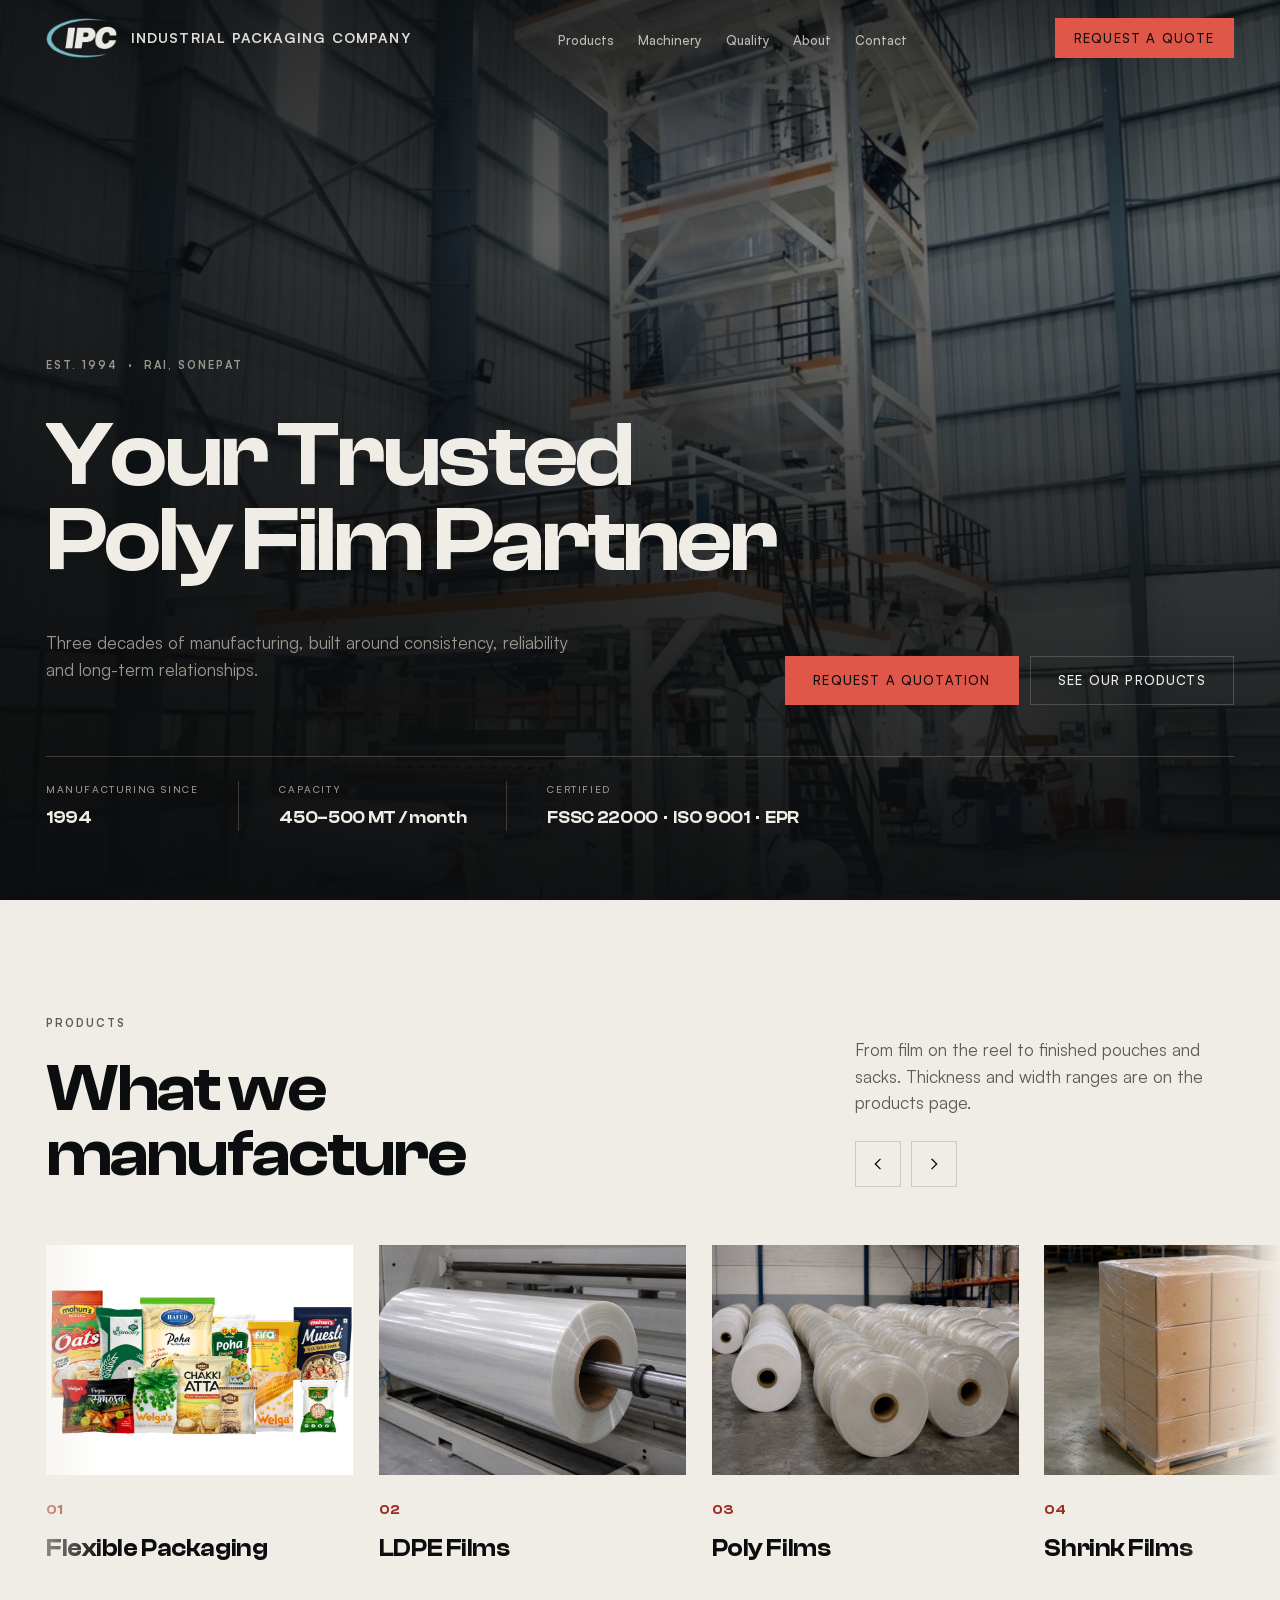
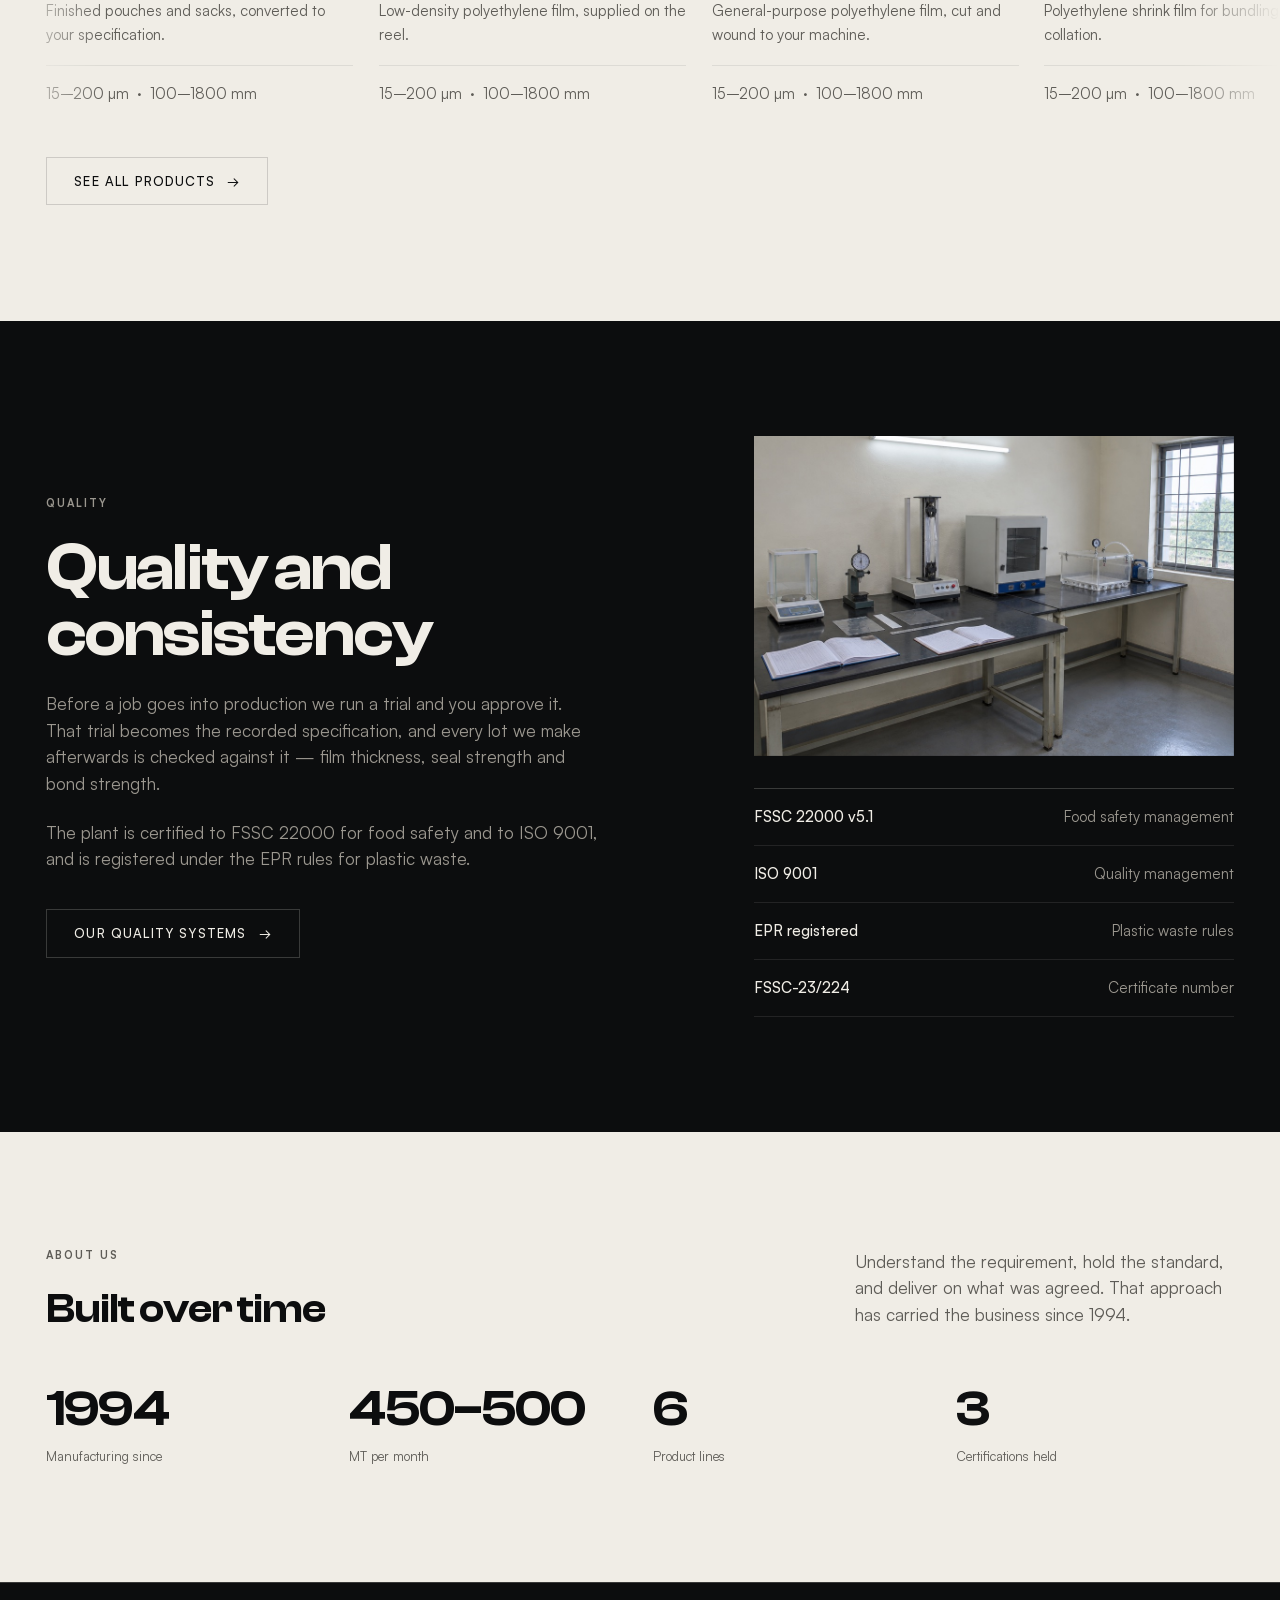
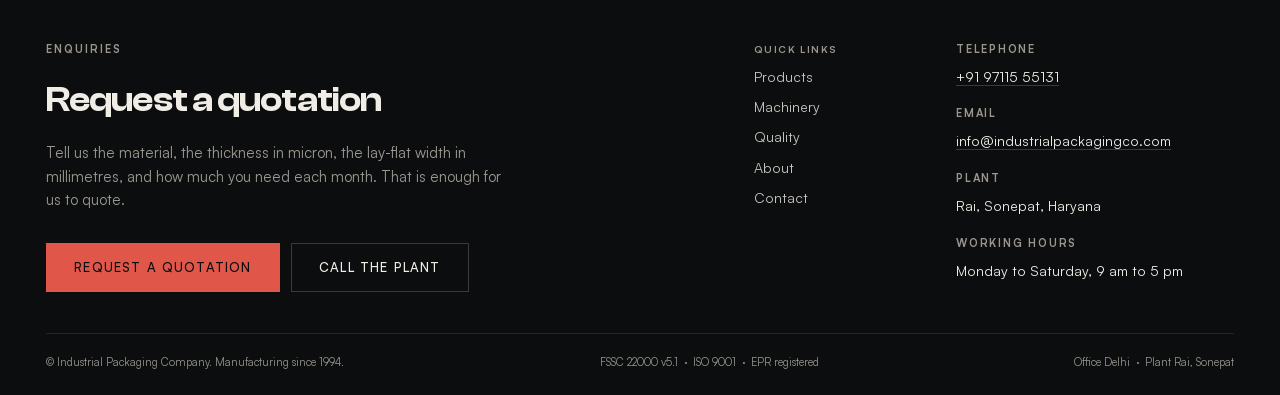
==== commit aa05c145: "Add the company name to page titles and stamp assets for caching" ====
--- a/index.html
+++ b/index.html
@@ -3,12 +3,12 @@
 <head>
 <meta charset="utf-8">
 <meta name="viewport" content="width=device-width,initial-scale=1">
-<title>Flexible Packaging and Poly Film Manufacturer, Haryana</title>
+<title>Industrial Packaging Company — Poly Film Manufacturer, Haryana</title>
 <meta name="description" content="LDPE and poly film, shrink film, laminated film and converted packaging, made at Rai, Sonepat since 1994. FSSC 22000 and ISO 9001 certified.">
 <link rel="canonical" href="https://www.industrialpackagingco.com/">
 <meta property="og:type" content="website">
 <meta property="og:site_name" content="Industrial Packaging Company">
-<meta property="og:title" content="Flexible Packaging and Poly Film Manufacturer, Haryana">
+<meta property="og:title" content="Industrial Packaging Company — Poly Film Manufacturer, Haryana">
 <meta property="og:description" content="LDPE and poly film, shrink film, laminated film and converted packaging, made at Rai, Sonepat since 1994. FSSC 22000 and ISO 9001 certified.">
 <meta property="og:url" content="https://www.industrialpackagingco.com/">
 <meta property="og:image" content="https://www.industrialpackagingco.com/assets/img/og.jpg">
@@ -17,7 +17,7 @@
 <link rel="icon" href="/assets/img/favicon.svg" type="image/svg+xml">
 <link rel="preload" href="/assets/fonts/clash-600.woff2" as="font" type="font/woff2" crossorigin>
 <link rel="preload" href="/assets/fonts/satoshi-400.woff2" as="font" type="font/woff2" crossorigin>
-<link rel="stylesheet" href="/assets/css/main.css">
+<link rel="stylesheet" href="/assets/css/main.css?v=3c1dd965">
 <script>document.documentElement.className+=" js";setTimeout(function(){if(!window.__ipc)document.documentElement.classList.remove("js")},2500)</script>
 <script type="application/ld+json">{"@context": "https://schema.org", "@type": "Organization", "name": "Industrial Packaging Company", "alternateName": "IPC", "url": "https://www.industrialpackagingco.com/", "foundingDate": "1994", "image": "https://www.industrialpackagingco.com/assets/img/og.jpg", "description": "Manufacturer of LDPE and poly film, shrink film, laminated film and converted flexible packaging. FSSC 22000 certified plant at Rai, Sonepat.", "address": {"@type": "PostalAddress", "streetAddress": "Rai Industrial Estate", "addressLocality": "Sonepat", "addressRegion": "Haryana", "addressCountry": "IN"}, "telephone": "+919711555131", "email": "info@industrialpackagingco.com", "contactPoint": [{"@type": "ContactPoint", "telephone": "+919711555131", "contactType": "sales", "areaServed": "IN", "availableLanguage": ["en", "hi"]}], "openingHours": "Mo-Sa 09:00-17:00", "makesOffer": [{"@type": "Offer", "itemOffered": {"@type": "Product", "name": "Flexible Packaging", "url": "https://www.industrialpackagingco.com/products/#flexible-packaging"}}, {"@type": "Offer", "itemOffered": {"@type": "Product", "name": "LDPE Films", "url": "https://www.industrialpackagingco.com/products/#ldpe-films"}}, {"@type": "Offer", "itemOffered": {"@type": "Product", "name": "Poly Films", "url": "https://www.industrialpackagingco.com/products/#poly-films"}}, {"@type": "Offer", "itemOffered": {"@type": "Product", "name": "Shrink Films", "url": "https://www.industrialpackagingco.com/products/#shrink-films"}}, {"@type": "Offer", "itemOffered": {"@type": "Product", "name": "Laminated Films", "url": "https://www.industrialpackagingco.com/products/#laminated-films"}}, {"@type": "Offer", "itemOffered": {"@type": "Product", "name": "Custom Packaging Solutions", "url": "https://www.industrialpackagingco.com/products/#custom-packaging"}}]}</script>
 </head>
@@ -262,5 +262,5 @@
 <script src="/assets/js/vendor/lenis.min.js" defer></script>
 <script src="/assets/js/vendor/gsap.min.js" defer></script>
 <script src="/assets/js/vendor/ScrollTrigger.min.js" defer></script>
-<script src="/assets/js/main.js" defer></script>
+<script src="/assets/js/main.js?v=6e0a638b" defer></script>
 </body></html>
--- a/assets/css/main.css
+++ b/assets/css/main.css
@@ -376,7 +376,12 @@
 .crumb i{font-style:normal;margin-inline:.6rem;opacity:.45}
 .phead{padding-top:calc(var(--nav-h) + clamp(3rem,7vw,7rem));
   padding-bottom:clamp(2.5rem,5vw,4.5rem)}
-.crumb + .phead{padding-top:clamp(2.5rem,5vw,5rem)}
+/* Keyed to the breadcrumb's WRAPPER, which is what actually sits next to the
+   page head — .crumb is a child of it, so a `.crumb + .phead` selector matches
+   nothing and every inner page clears the fixed header twice over.
+   The crumb above has already paid for the header, so this is plain breathing
+   room between the two, not clearance. */
+.crumb-row + .phead{padding-top:clamp(1.75rem,3.2vw,3.25rem)}
 .phead .eyebrow{margin-bottom:clamp(1.25rem,2.5vw,2rem)}
 .phead h1{font-size:clamp(2.5rem,6vw,6rem);letter-spacing:-.032em;margin-bottom:1.4rem}
 .prose h2{font-size:clamp(1.375rem,1.9vw,1.875rem);margin-bottom:1rem}
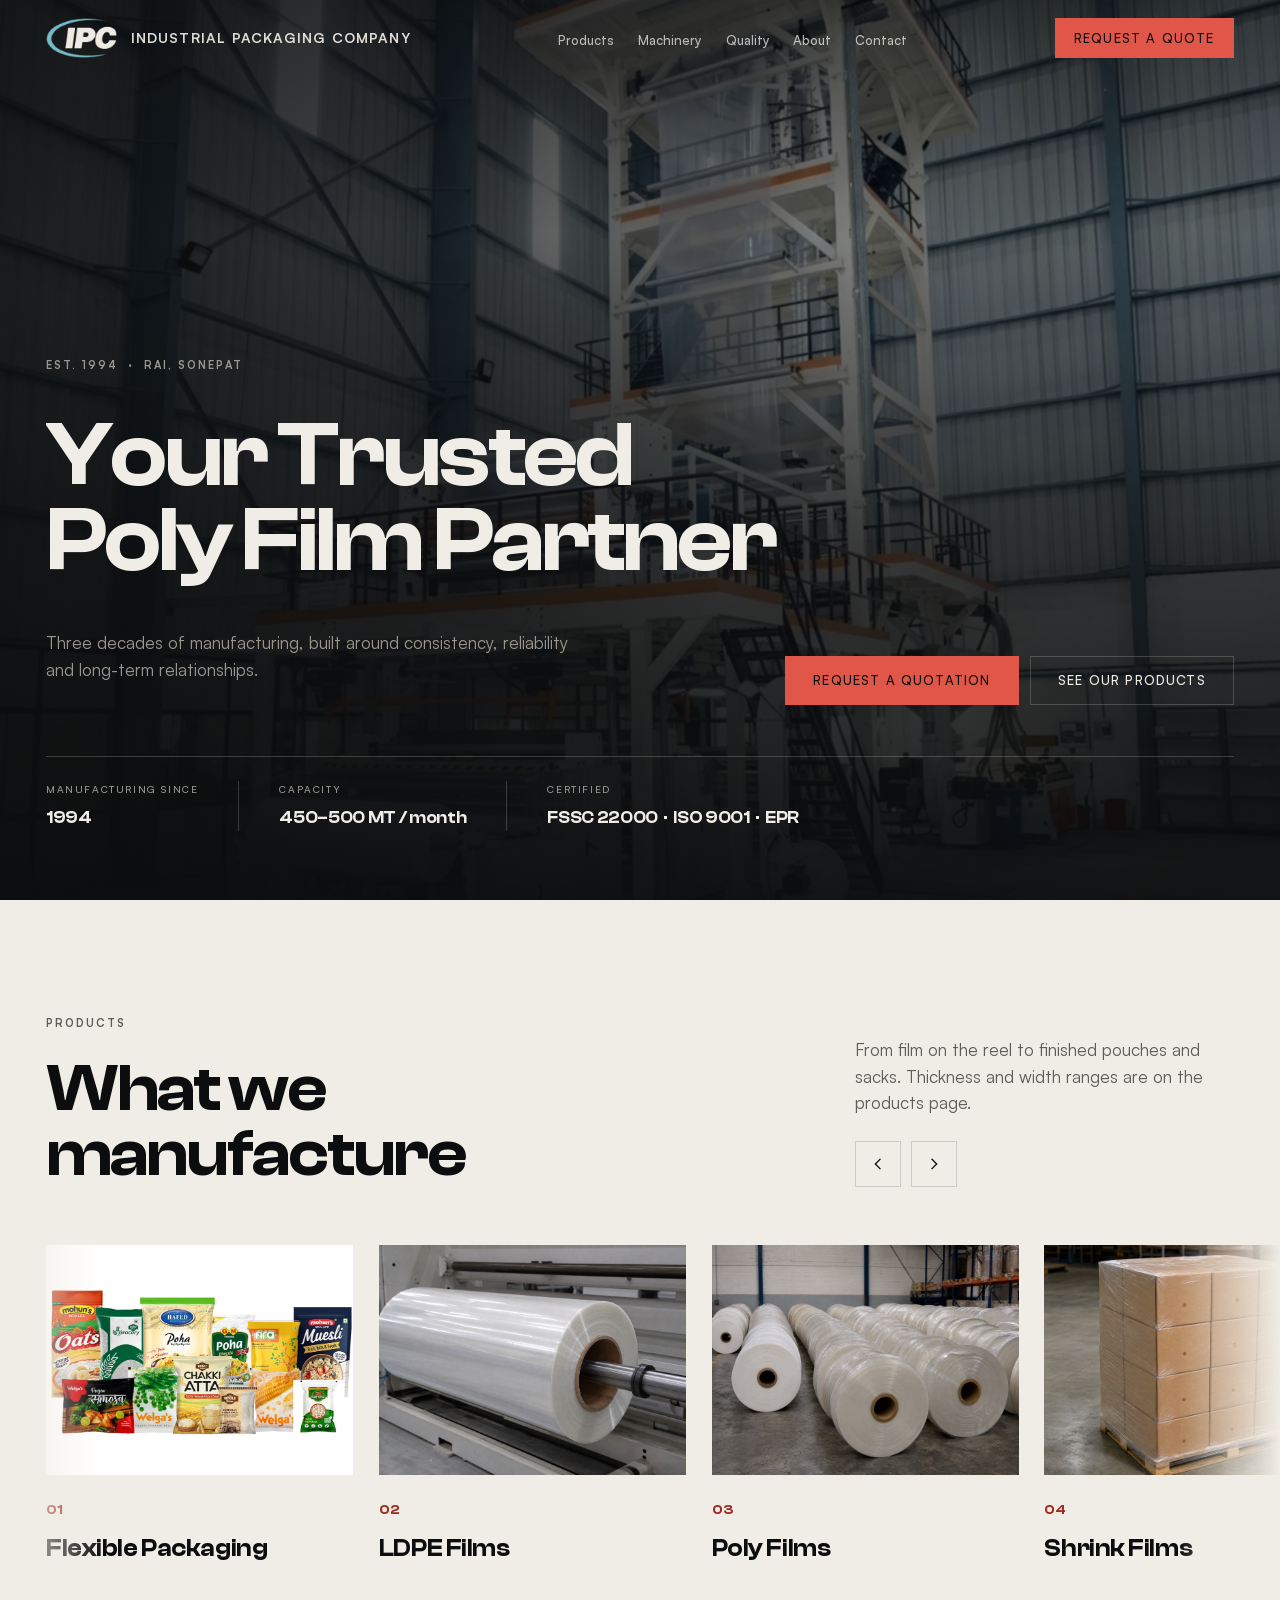
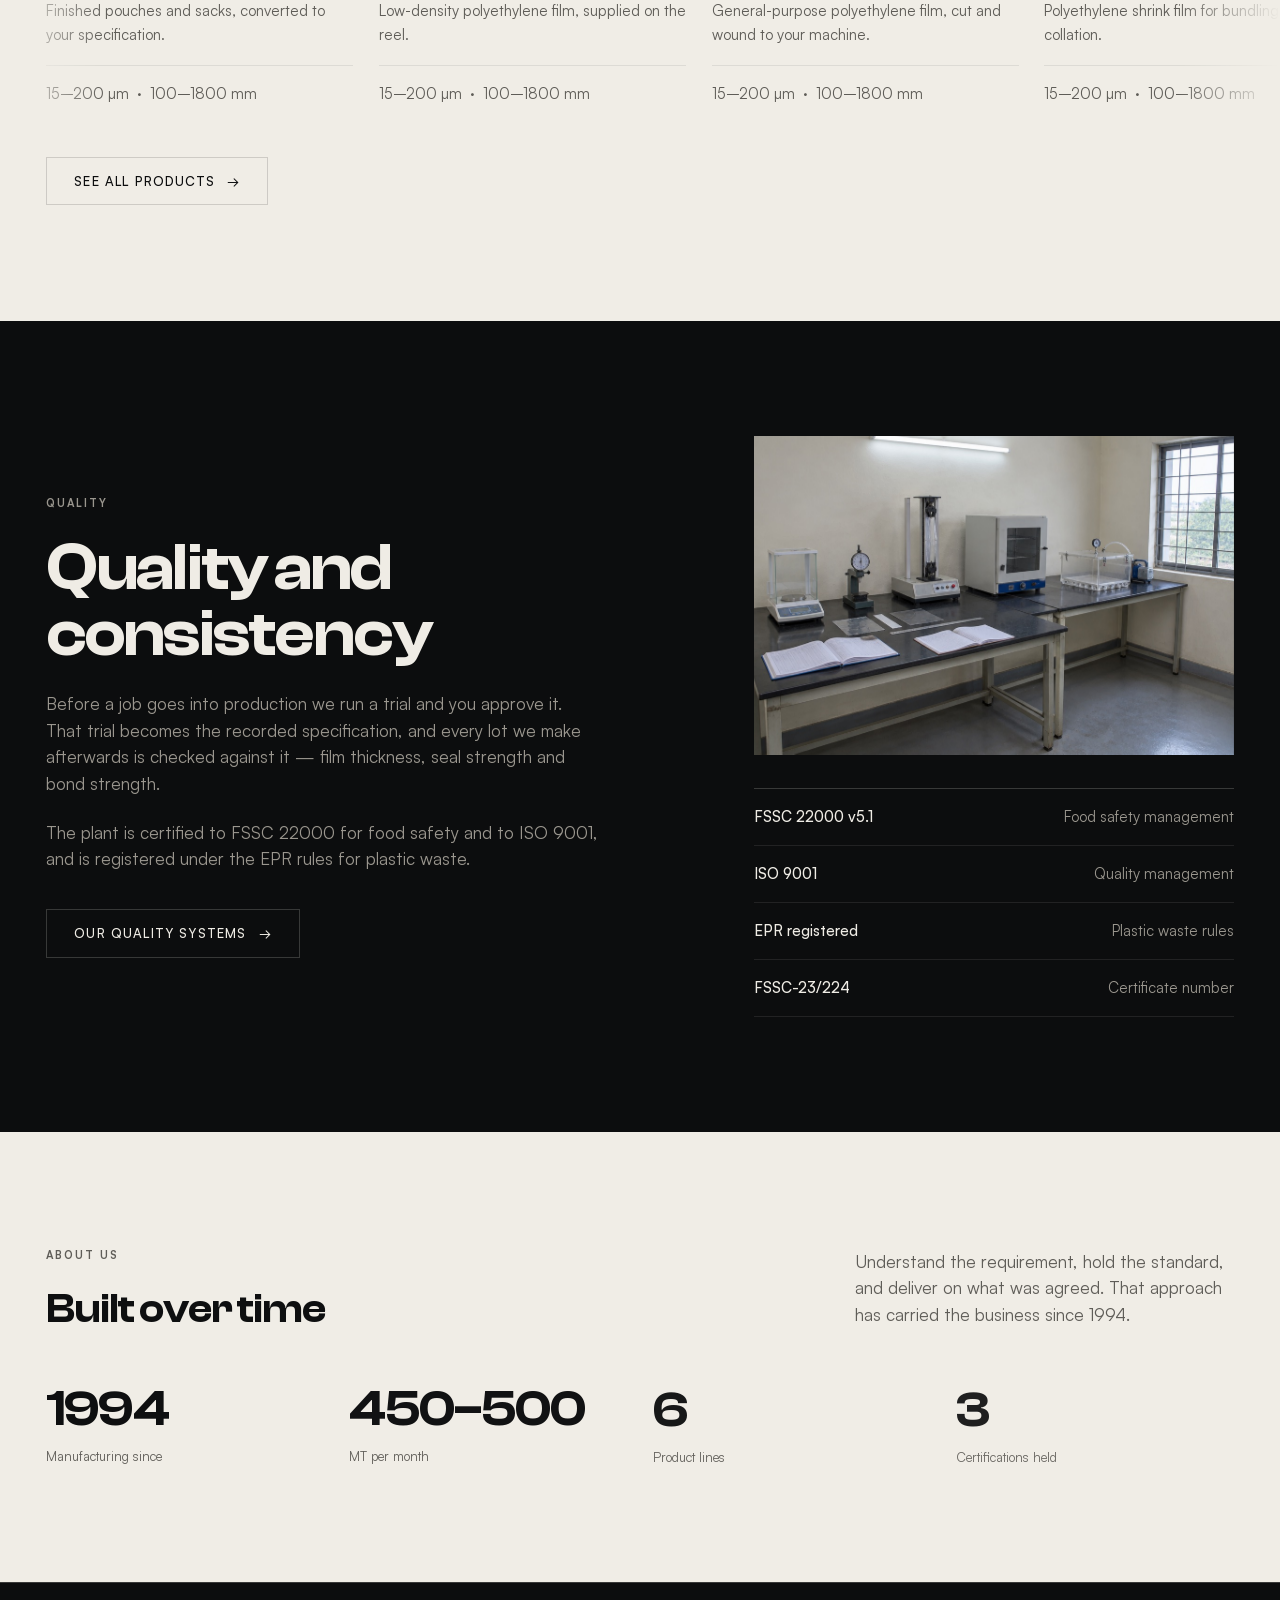
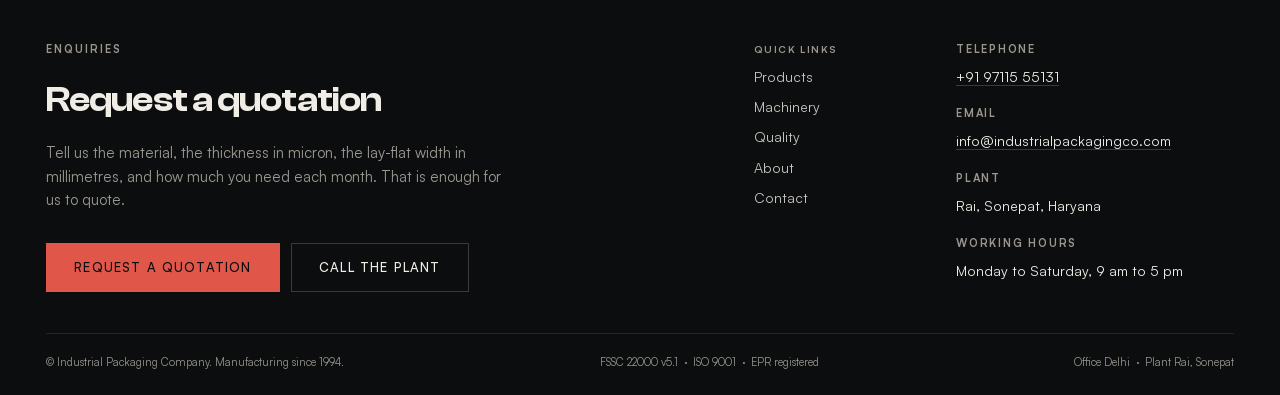
==== commit 64997796: "Replace invalid product schema with a valid subject list" ====
--- a/index.html
+++ b/index.html
@@ -19,7 +19,7 @@
 <link rel="preload" href="/assets/fonts/satoshi-400.woff2" as="font" type="font/woff2" crossorigin>
 <link rel="stylesheet" href="/assets/css/main.css?v=3c1dd965">
 <script>document.documentElement.className+=" js";setTimeout(function(){if(!window.__ipc)document.documentElement.classList.remove("js")},2500)</script>
-<script type="application/ld+json">{"@context": "https://schema.org", "@type": "Organization", "name": "Industrial Packaging Company", "alternateName": "IPC", "url": "https://www.industrialpackagingco.com/", "foundingDate": "1994", "image": "https://www.industrialpackagingco.com/assets/img/og.jpg", "description": "Manufacturer of LDPE and poly film, shrink film, laminated film and converted flexible packaging. FSSC 22000 certified plant at Rai, Sonepat.", "address": {"@type": "PostalAddress", "streetAddress": "Rai Industrial Estate", "addressLocality": "Sonepat", "addressRegion": "Haryana", "addressCountry": "IN"}, "telephone": "+919711555131", "email": "info@industrialpackagingco.com", "contactPoint": [{"@type": "ContactPoint", "telephone": "+919711555131", "contactType": "sales", "areaServed": "IN", "availableLanguage": ["en", "hi"]}], "openingHours": "Mo-Sa 09:00-17:00", "makesOffer": [{"@type": "Offer", "itemOffered": {"@type": "Product", "name": "Flexible Packaging", "url": "https://www.industrialpackagingco.com/products/#flexible-packaging"}}, {"@type": "Offer", "itemOffered": {"@type": "Product", "name": "LDPE Films", "url": "https://www.industrialpackagingco.com/products/#ldpe-films"}}, {"@type": "Offer", "itemOffered": {"@type": "Product", "name": "Poly Films", "url": "https://www.industrialpackagingco.com/products/#poly-films"}}, {"@type": "Offer", "itemOffered": {"@type": "Product", "name": "Shrink Films", "url": "https://www.industrialpackagingco.com/products/#shrink-films"}}, {"@type": "Offer", "itemOffered": {"@type": "Product", "name": "Laminated Films", "url": "https://www.industrialpackagingco.com/products/#laminated-films"}}, {"@type": "Offer", "itemOffered": {"@type": "Product", "name": "Custom Packaging Solutions", "url": "https://www.industrialpackagingco.com/products/#custom-packaging"}}]}</script>
+<script type="application/ld+json">{"@context": "https://schema.org", "@type": "Organization", "name": "Industrial Packaging Company", "alternateName": "IPC", "url": "https://www.industrialpackagingco.com/", "foundingDate": "1994", "image": "https://www.industrialpackagingco.com/assets/img/og.jpg", "description": "Manufacturer of LDPE and poly film, shrink film, laminated film and converted flexible packaging. FSSC 22000 certified plant at Rai, Sonepat.", "address": {"@type": "PostalAddress", "streetAddress": "Rai Industrial Estate", "addressLocality": "Sonepat", "addressRegion": "Haryana", "addressCountry": "IN"}, "telephone": "+919711555131", "email": "info@industrialpackagingco.com", "contactPoint": [{"@type": "ContactPoint", "telephone": "+919711555131", "contactType": "sales", "areaServed": "IN", "availableLanguage": ["en", "hi"]}], "openingHours": "Mo-Sa 09:00-17:00", "knowsAbout": ["Flexible Packaging", "LDPE Films", "Poly Films", "Shrink Films", "Laminated Films", "Custom Packaging Solutions"]}</script>
 </head>
 <body>
 <a class="skip" href="#main">Skip to content</a>
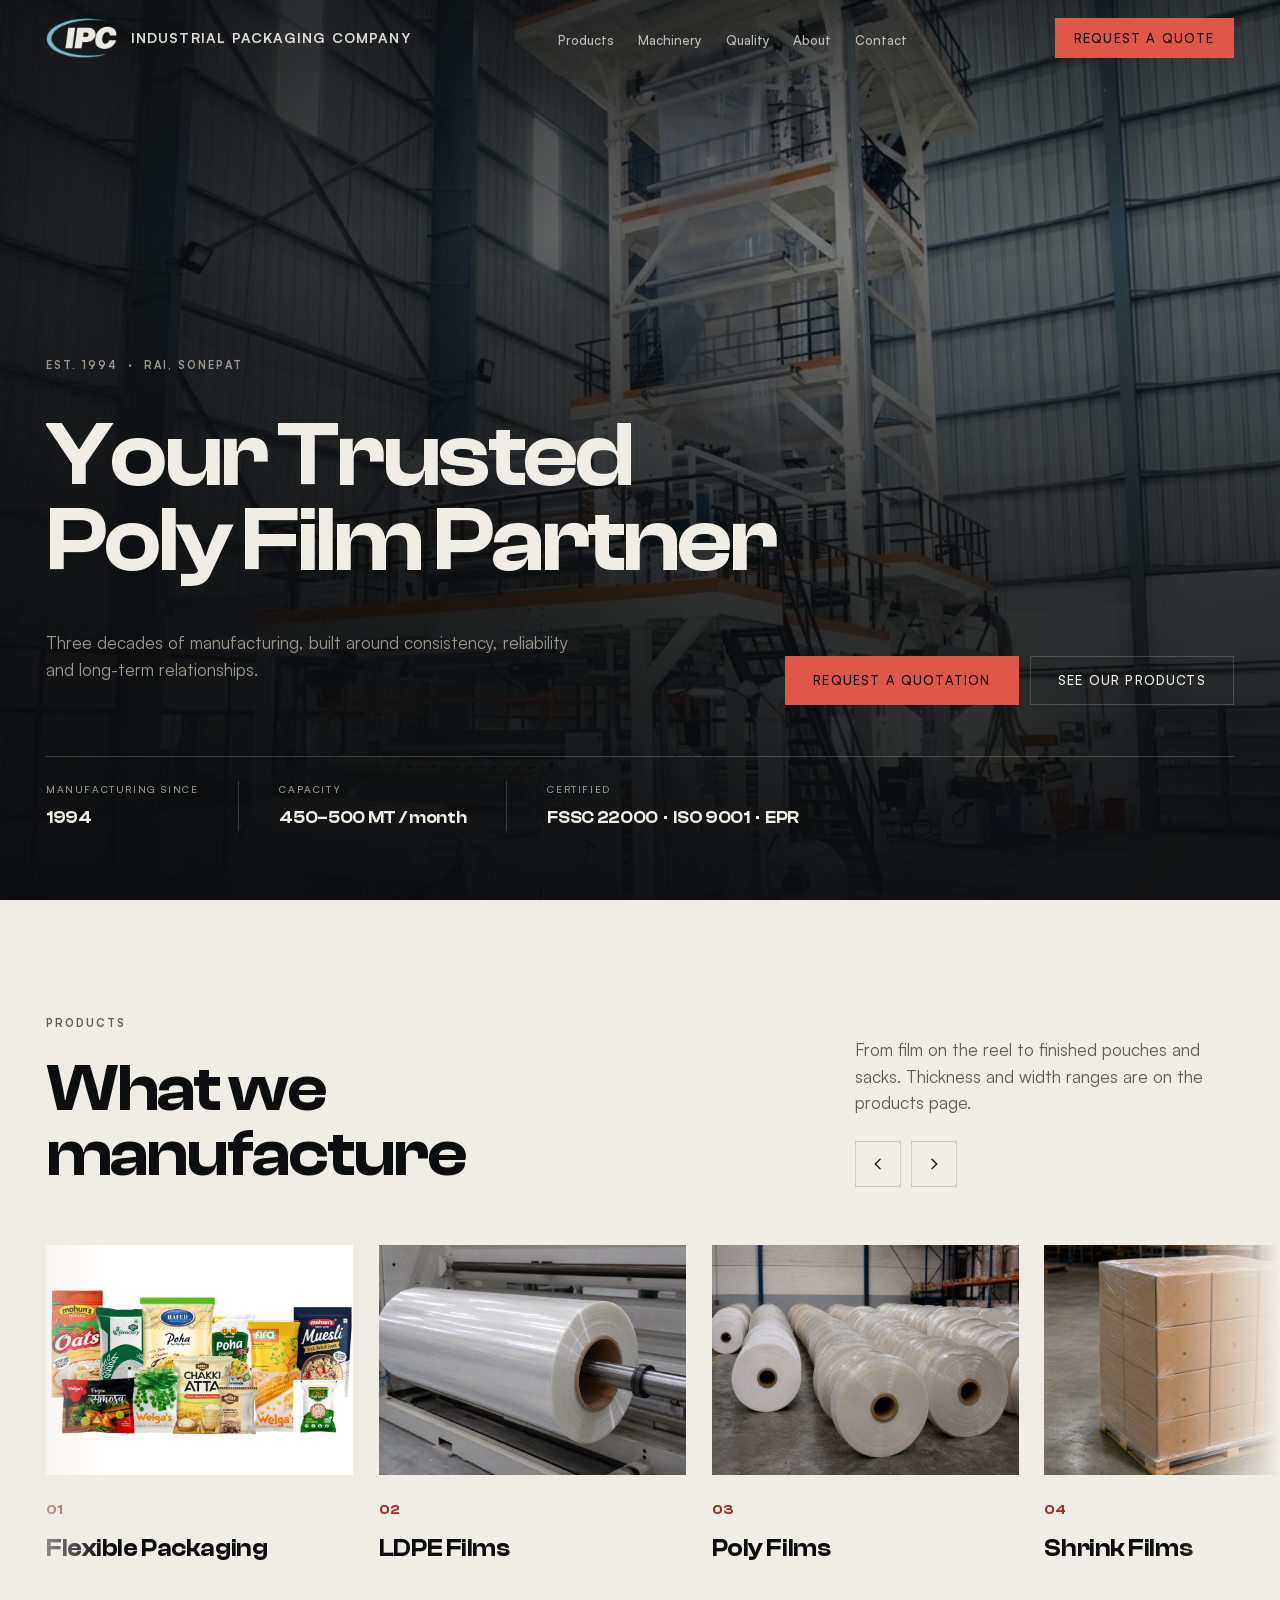
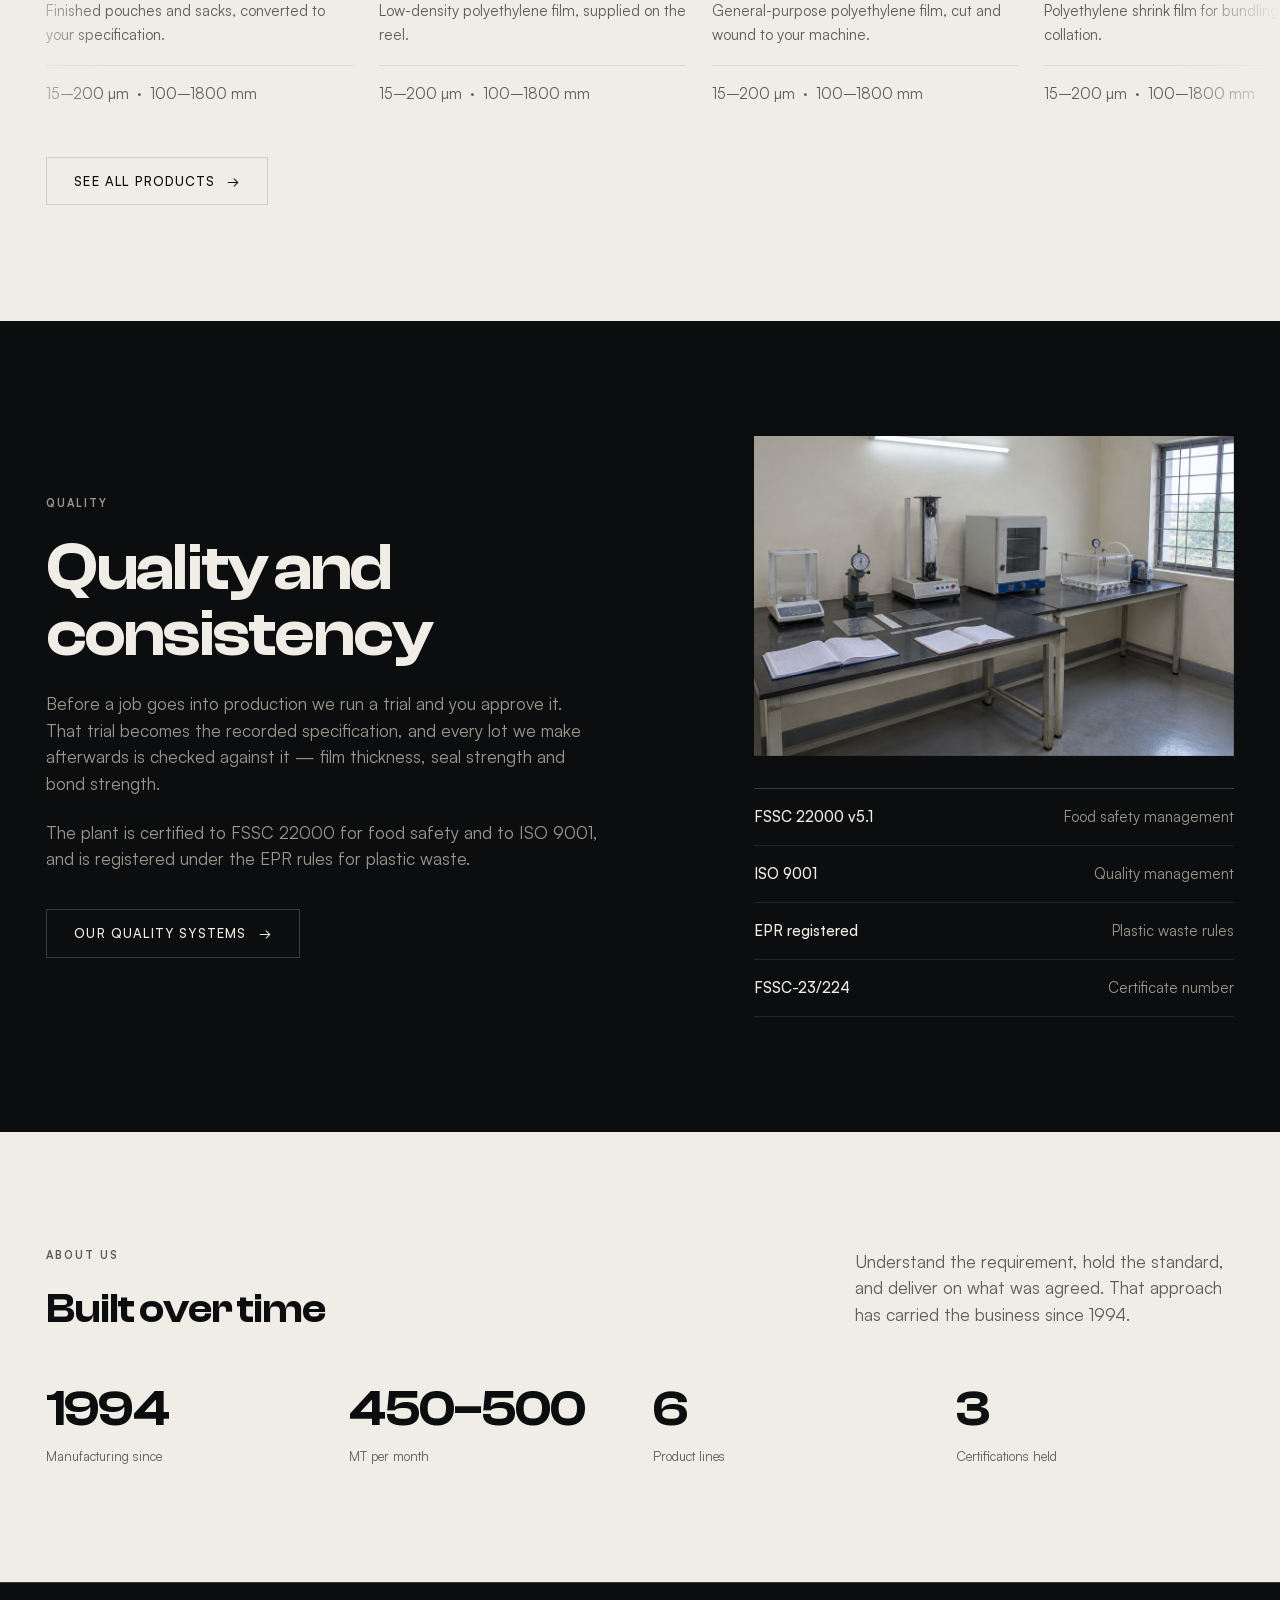
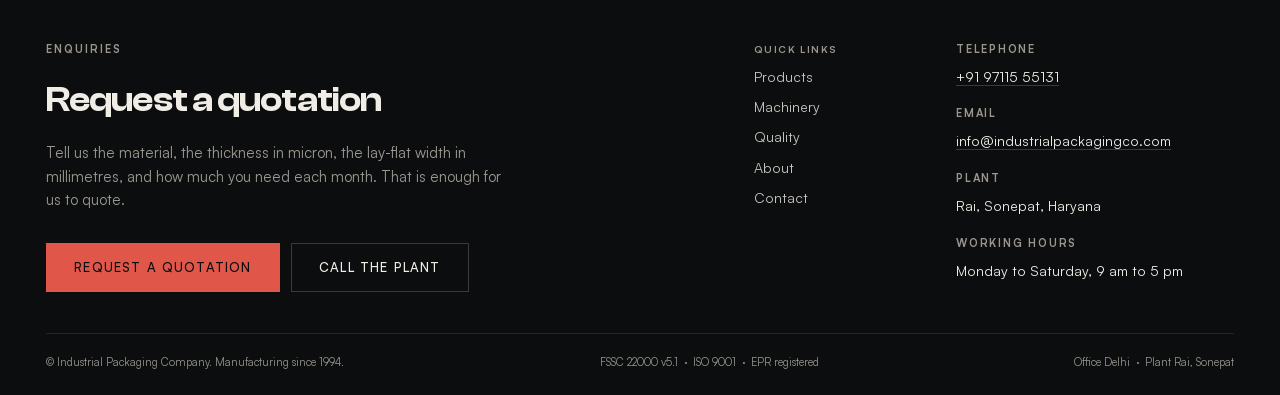
==== commit ad393592: "Add PNG and ICO favicons that Google can actually read" ====
--- a/index.html
+++ b/index.html
@@ -15,6 +15,9 @@
 <meta name="twitter:card" content="summary_large_image">
 <meta name="theme-color" content="#0C0D0E">
 <link rel="icon" href="/assets/img/favicon.svg" type="image/svg+xml">
+<link rel="icon" href="/assets/img/icon-96.png" type="image/png" sizes="96x96">
+<link rel="icon" href="/favicon.ico" sizes="48x48">
+<link rel="apple-touch-icon" href="/assets/img/icon-180.png">
 <link rel="preload" href="/assets/fonts/clash-600.woff2" as="font" type="font/woff2" crossorigin>
 <link rel="preload" href="/assets/fonts/satoshi-400.woff2" as="font" type="font/woff2" crossorigin>
 <link rel="stylesheet" href="/assets/css/main.css?v=3c1dd965">
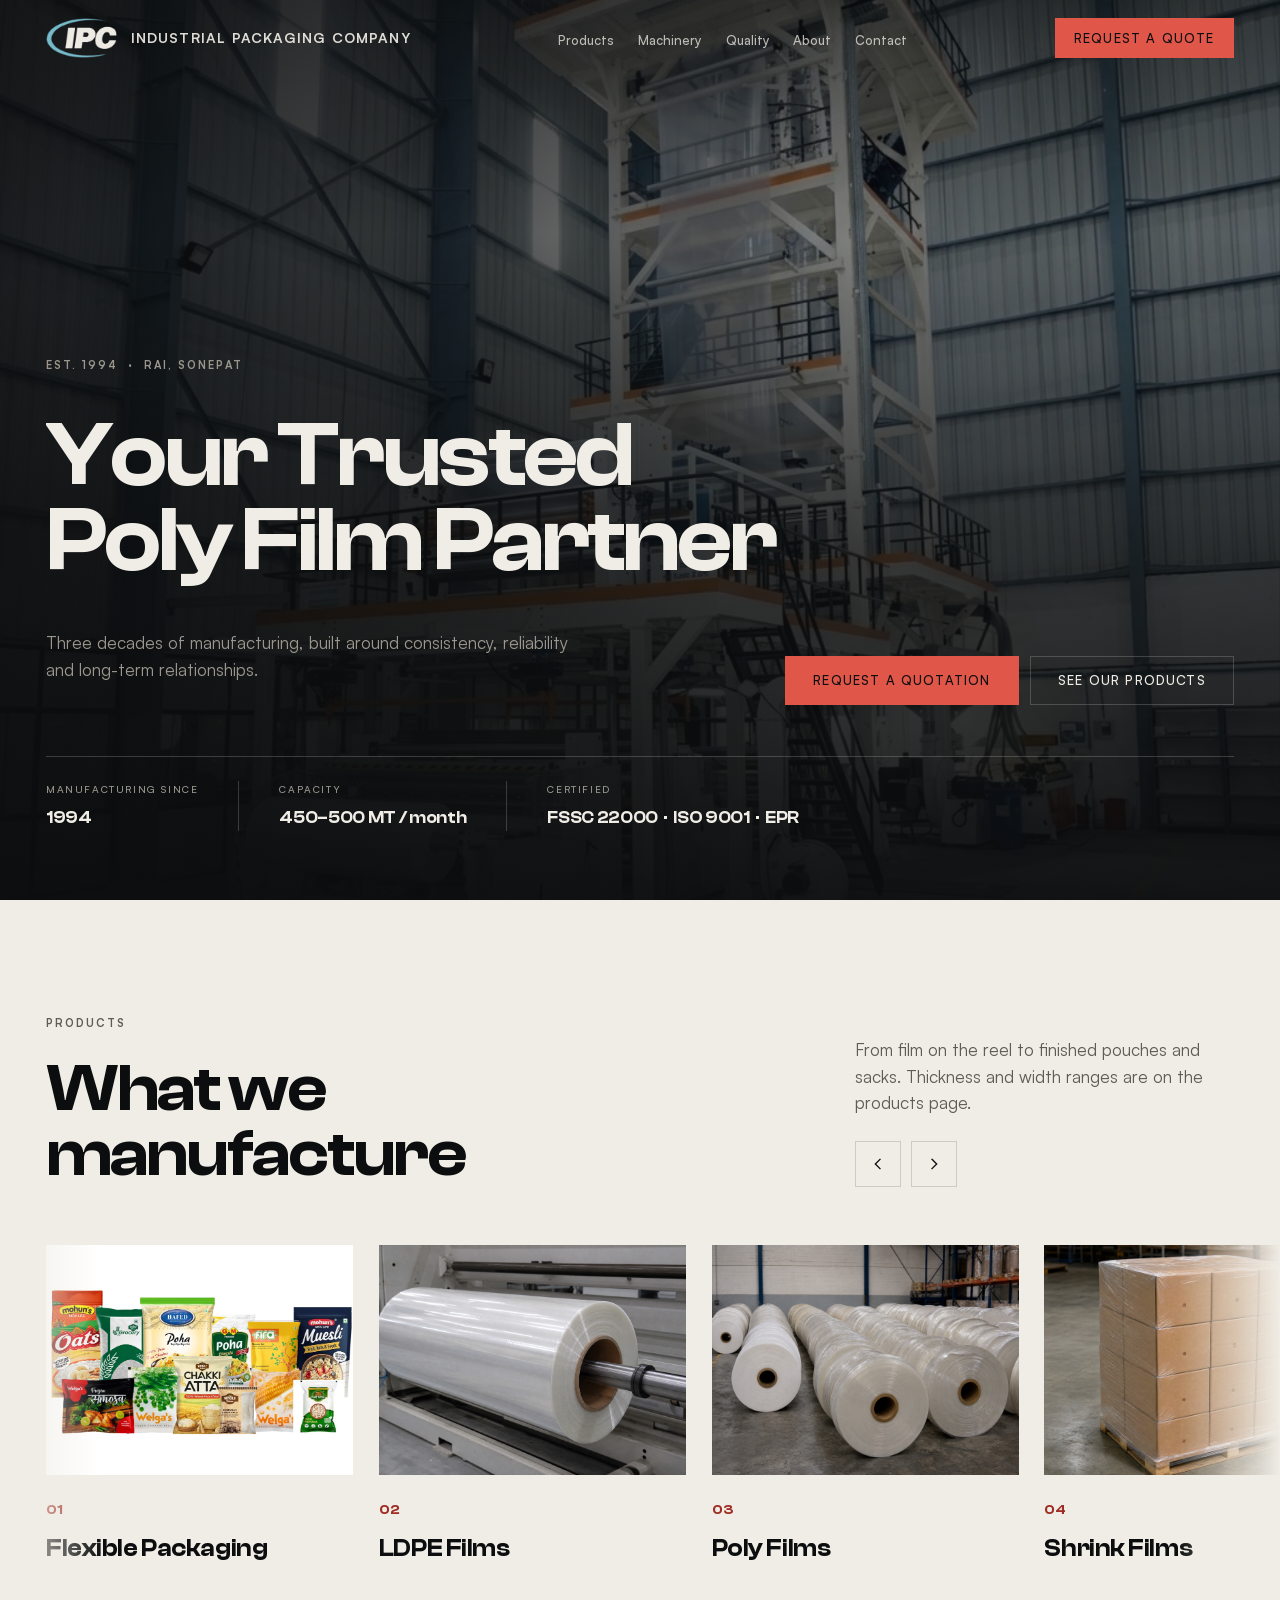
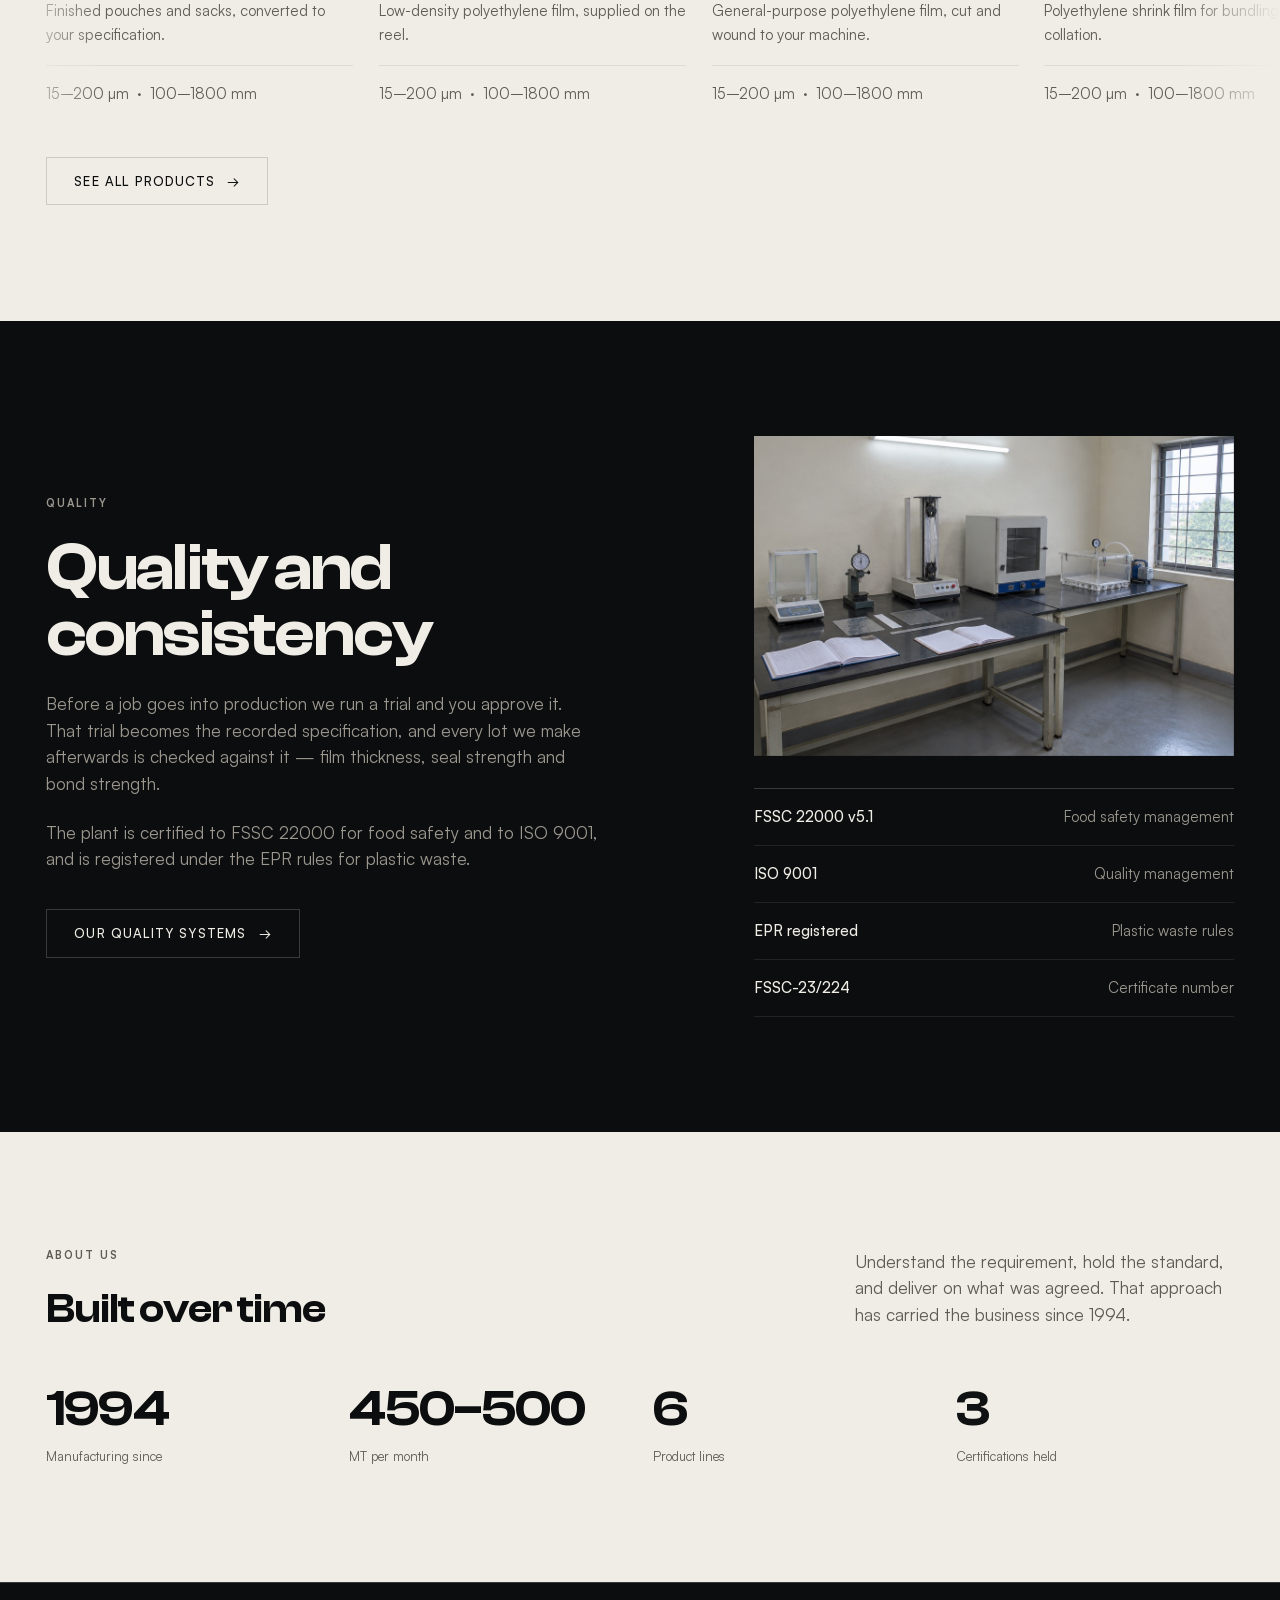
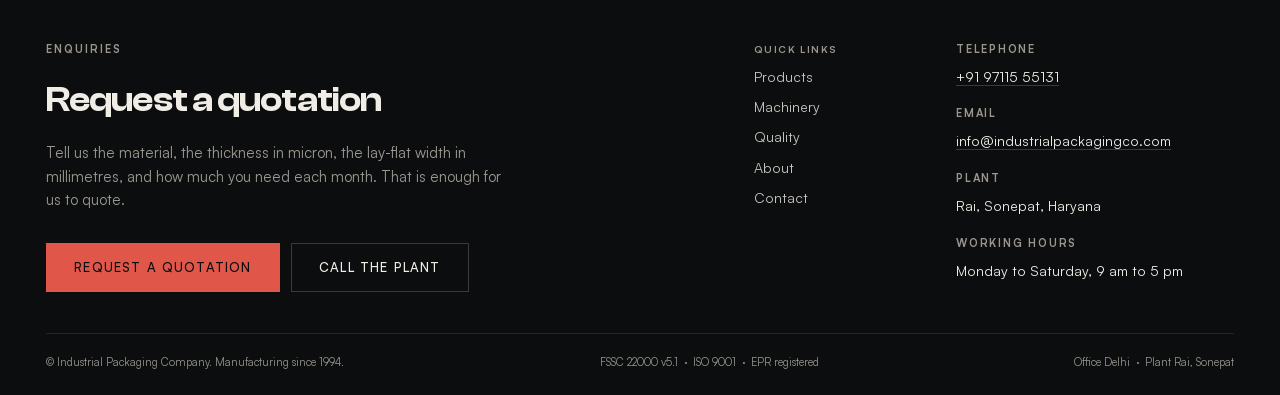
==== commit c8f5cbb3: "Lead with flexible packaging and drop plant-tied wording from descriptions" ====
--- a/index.html
+++ b/index.html
@@ -3,13 +3,13 @@
 <head>
 <meta charset="utf-8">
 <meta name="viewport" content="width=device-width,initial-scale=1">
-<title>Industrial Packaging Company — Poly Film Manufacturer, Haryana</title>
-<meta name="description" content="LDPE and poly film, shrink film, laminated film and converted packaging, made at Rai, Sonepat since 1994. FSSC 22000 and ISO 9001 certified.">
+<title>Industrial Packaging Company — Flexible Packaging Manufacturer</title>
+<meta name="description" content="Flexible packaging and poly film manufacturer in Haryana since 1994. LDPE, shrink and laminated film, pouches and sacks. FSSC 22000 and ISO 9001 certified.">
 <link rel="canonical" href="https://www.industrialpackagingco.com/">
 <meta property="og:type" content="website">
 <meta property="og:site_name" content="Industrial Packaging Company">
-<meta property="og:title" content="Industrial Packaging Company — Poly Film Manufacturer, Haryana">
-<meta property="og:description" content="LDPE and poly film, shrink film, laminated film and converted packaging, made at Rai, Sonepat since 1994. FSSC 22000 and ISO 9001 certified.">
+<meta property="og:title" content="Industrial Packaging Company — Flexible Packaging Manufacturer">
+<meta property="og:description" content="Flexible packaging and poly film manufacturer in Haryana since 1994. LDPE, shrink and laminated film, pouches and sacks. FSSC 22000 and ISO 9001 certified.">
 <meta property="og:url" content="https://www.industrialpackagingco.com/">
 <meta property="og:image" content="https://www.industrialpackagingco.com/assets/img/og.jpg">
 <meta name="twitter:card" content="summary_large_image">
@@ -22,7 +22,7 @@
 <link rel="preload" href="/assets/fonts/satoshi-400.woff2" as="font" type="font/woff2" crossorigin>
 <link rel="stylesheet" href="/assets/css/main.css?v=3c1dd965">
 <script>document.documentElement.className+=" js";setTimeout(function(){if(!window.__ipc)document.documentElement.classList.remove("js")},2500)</script>
-<script type="application/ld+json">{"@context": "https://schema.org", "@type": "Organization", "name": "Industrial Packaging Company", "alternateName": "IPC", "url": "https://www.industrialpackagingco.com/", "foundingDate": "1994", "image": "https://www.industrialpackagingco.com/assets/img/og.jpg", "description": "Manufacturer of LDPE and poly film, shrink film, laminated film and converted flexible packaging. FSSC 22000 certified plant at Rai, Sonepat.", "address": {"@type": "PostalAddress", "streetAddress": "Rai Industrial Estate", "addressLocality": "Sonepat", "addressRegion": "Haryana", "addressCountry": "IN"}, "telephone": "+919711555131", "email": "info@industrialpackagingco.com", "contactPoint": [{"@type": "ContactPoint", "telephone": "+919711555131", "contactType": "sales", "areaServed": "IN", "availableLanguage": ["en", "hi"]}], "openingHours": "Mo-Sa 09:00-17:00", "knowsAbout": ["Flexible Packaging", "LDPE Films", "Poly Films", "Shrink Films", "Laminated Films", "Custom Packaging Solutions"]}</script>
+<script type="application/ld+json">{"@context": "https://schema.org", "@type": "Organization", "name": "Industrial Packaging Company", "alternateName": "IPC", "url": "https://www.industrialpackagingco.com/", "foundingDate": "1994", "image": "https://www.industrialpackagingco.com/assets/img/og.jpg", "description": "Flexible packaging and poly film manufacturer. LDPE film, shrink film, laminated film, pouches and sacks. FSSC 22000 and ISO 9001 certified.", "address": {"@type": "PostalAddress", "streetAddress": "Rai Industrial Estate", "addressLocality": "Sonepat", "addressRegion": "Haryana", "addressCountry": "IN"}, "telephone": "+919711555131", "email": "info@industrialpackagingco.com", "contactPoint": [{"@type": "ContactPoint", "telephone": "+919711555131", "contactType": "sales", "areaServed": "IN", "availableLanguage": ["en", "hi"]}], "openingHours": "Mo-Sa 09:00-17:00", "knowsAbout": ["Flexible Packaging", "LDPE Films", "Poly Films", "Shrink Films", "Laminated Films", "Custom Packaging Solutions"]}</script>
 </head>
 <body>
 <a class="skip" href="#main">Skip to content</a>
